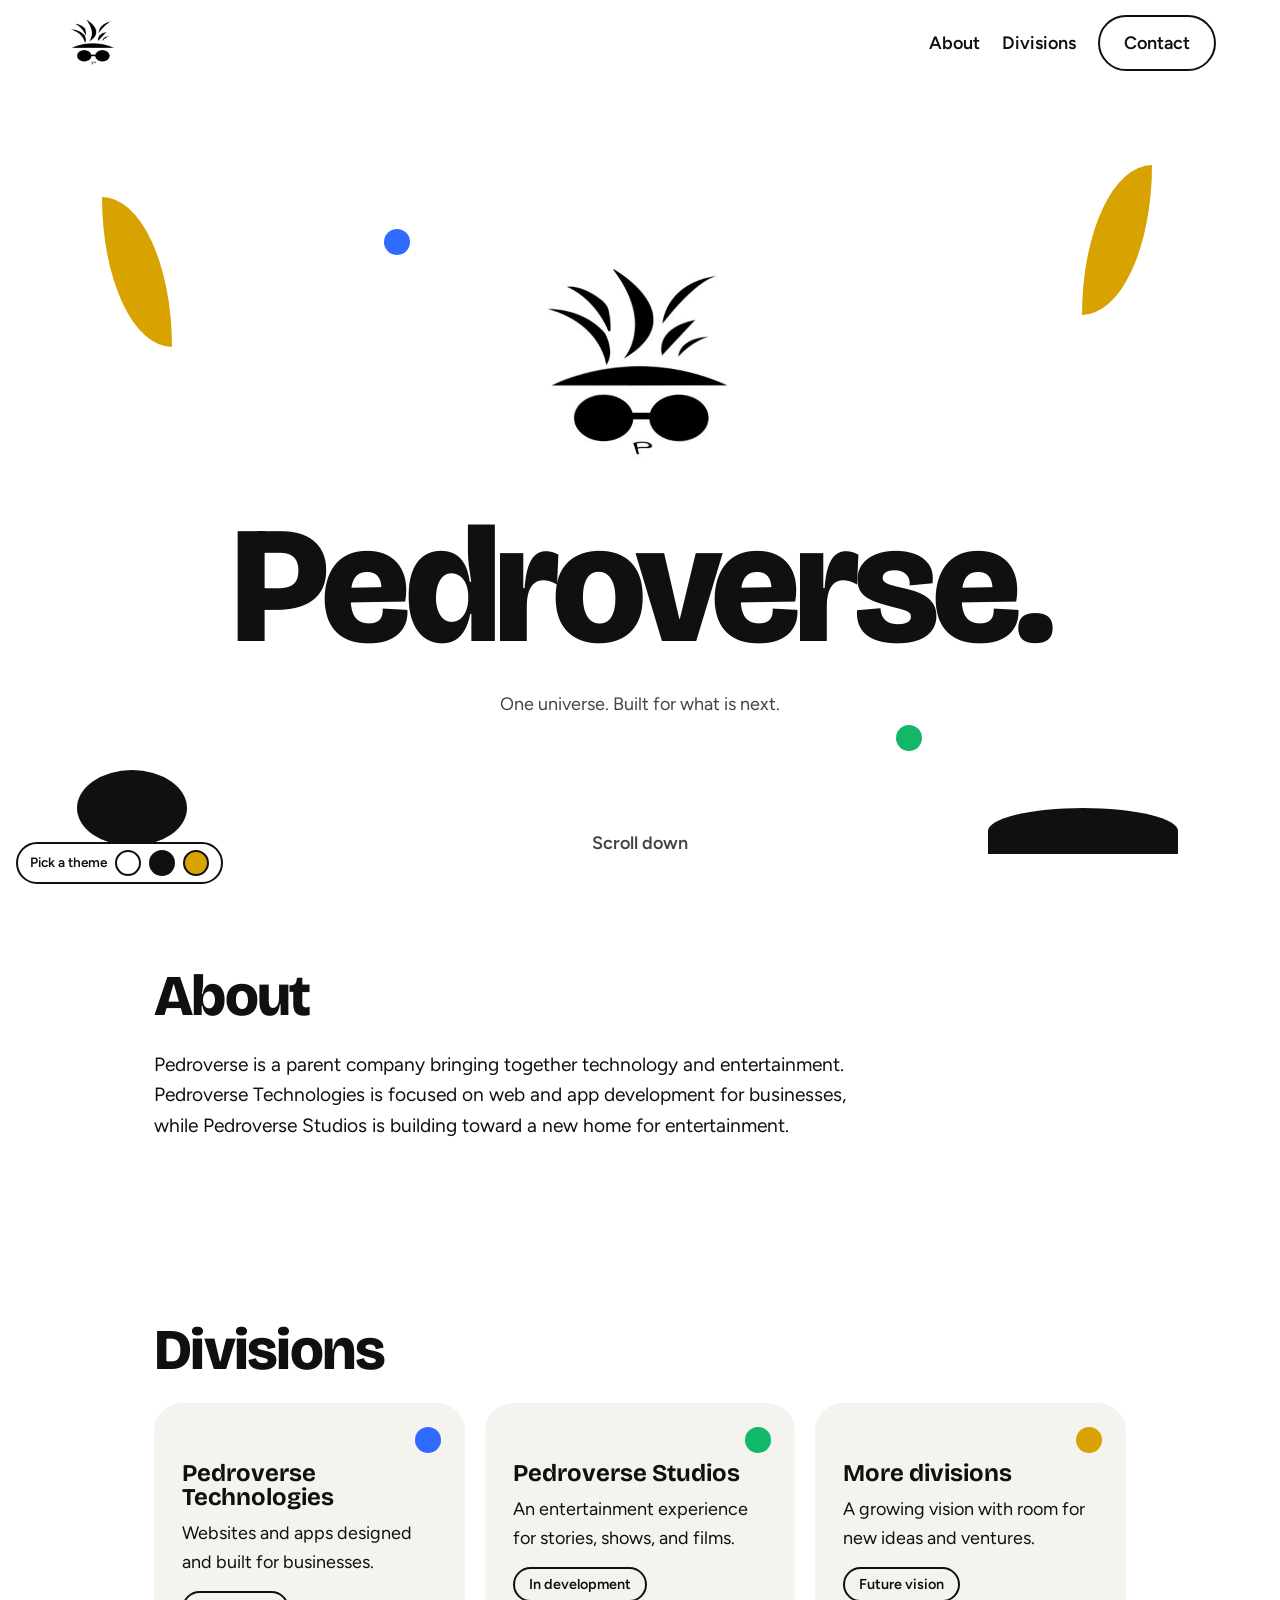
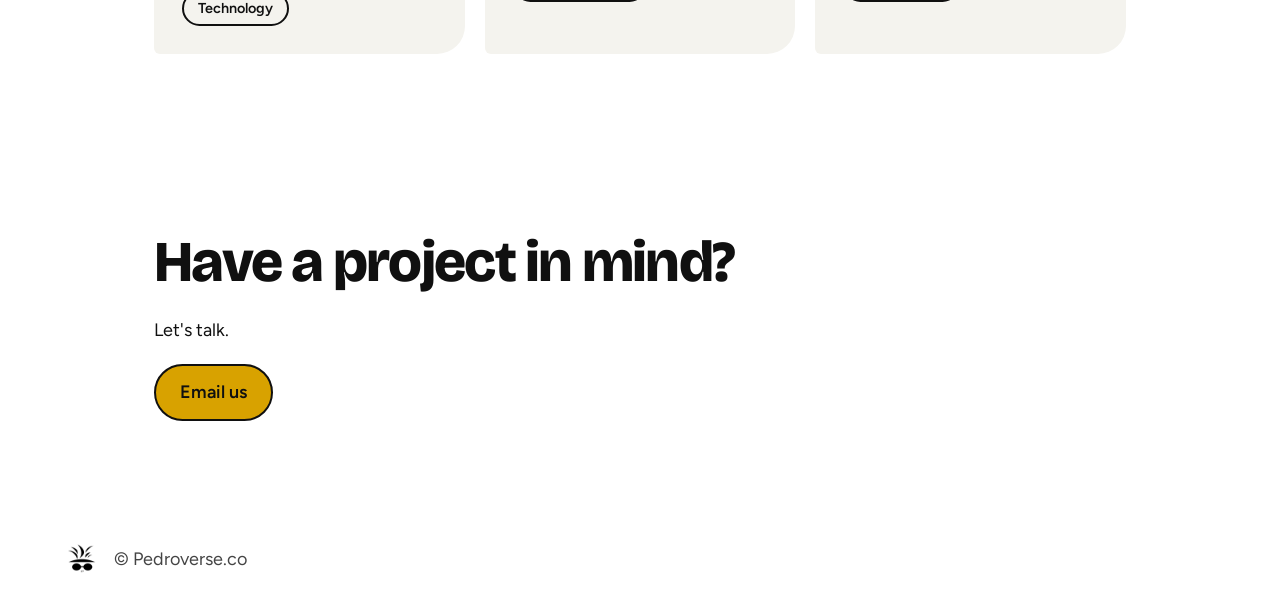
==== index.html @ 38bdb673 "Publish Pedroverse website prototype" ====
<!DOCTYPE html>
<html lang="en"><head><meta charset="utf-8">
<meta name="viewport" content="width=device-width, initial-scale=1">
<title>Pedroverse — Explore what comes next</title>
<link rel="stylesheet" href="https://fonts.googleapis.com/css2?family=Bricolage+Grotesque:wght@500;800&family=Figtree:wght@400;600&display=swap">
<style>
:root{--bg:#FFFFFF;--ink:#101010;--soft:#F4F3EE;--gold:#D8A200;--blue:#2F6BFF;--green:#12B76A;--ink2:#444}
[data-t="dark"]{--bg:#101010;--ink:#FFFFFF;--soft:#1D1D1D;--ink2:#C9C9C9}
[data-t="bold"]{--bg:#D8A200;--ink:#101010;--soft:#F2C230;--ink2:#2A2A2A}
*{box-sizing:border-box;margin:0}
html{scroll-behavior:smooth}
body{background:var(--bg);color:var(--ink);font:400 18px/1.6 Figtree,system-ui,sans-serif;transition:background .3s,color .3s;overflow-x:hidden}
h1,h2,h3{font-family:'Bricolage Grotesque',system-ui,sans-serif;line-height:1}
a{color:inherit}
:focus-visible{outline:3px solid var(--blue);outline-offset:3px}
header{position:sticky;top:0;z-index:5;display:flex;align-items:center;gap:24px;padding:14px 5vw;background:var(--bg)}
.logo{width:58px;height:58px;border-radius:50%;background:#fff;object-fit:cover}
nav{margin-left:auto;display:flex;gap:22px;align-items:center}
nav a{text-decoration:none;font-weight:600}
.btn{display:inline-block;padding:12px 24px;border-radius:99px;font-weight:600;text-decoration:none;border:2px solid var(--ink);transition:transform .15s}
.btn:hover{transform:translateY(-2px)}
.btn.fill{background:var(--gold);color:#101010;border-color:#101010}
.hero{position:relative;min-height:88vh;display:grid;place-content:center;padding:5vw;text-align:center;overflow:hidden}
.hero h1{font-size:clamp(3rem,13vw,11rem);font-weight:800;letter-spacing:-.04em;position:relative;z-index:2}
.hero p{max-width:34ch;margin:20px auto 0;color:var(--ink2);position:relative;z-index:2}
.hint{position:absolute;bottom:20px;left:0;right:0;font-weight:600;color:var(--ink2)}
.sh{position:absolute;z-index:1;animation:fl 7s ease-in-out infinite}
@keyframes fl{50%{transform:translateY(-18px) rotate(var(--r,0deg))}}
.blade{width:70px;height:150px;background:var(--gold);border-radius:0 100% 0 100%;--r:6deg}
.lens{width:110px;height:76px;background:var(--ink);border-radius:50%}
.band{width:190px;height:46px;background:var(--ink);border-radius:100% 100% 0 0/100% 100% 0 0}
.dot{width:26px;height:26px;border-radius:50%}
section{padding:90px 5vw;max-width:1100px;margin:auto}
h2{font-size:clamp(2rem,6vw,3.6rem);font-weight:800;margin-bottom:24px;letter-spacing:-.03em}
.about p{max-width:60ch;font-size:1.2rem}
.cards{display:grid;grid-template-columns:repeat(auto-fit,minmax(250px,1fr));gap:20px}
.card{background:var(--soft);border-radius:28px 28px 28px 6px;padding:28px;min-height:230px;position:relative}
.card h3{font-size:1.5rem;margin:30px 0 10px}
.tag{display:inline-block;margin-top:14px;padding:4px 14px;border-radius:99px;border:2px solid var(--ink);font-size:.9rem;font-weight:600}
.card .dot{position:absolute;top:24px;right:24px}
.contact .row{display:flex;flex-wrap:wrap;gap:14px;margin-top:20px}
footer{padding:30px 5vw;display:flex;align-items:center;gap:14px;color:var(--ink2)}
footer .logo{width:36px;height:36px}
.sw{position:fixed;left:16px;bottom:16px;z-index:9;display:flex;gap:8px;align-items:center;background:var(--bg);border:2px solid var(--ink);border-radius:99px;padding:6px 12px;font-size:.85rem;font-weight:600}
.sw button{width:26px;height:26px;border-radius:50%;border:2px solid var(--ink);cursor:pointer}
@media(max-width:640px){.hint{bottom:72px}nav a:not(.btn){display:none}.sh.hide{display:none}}
@media(prefers-reduced-motion:reduce){.sh{animation:none}html{scroll-behavior:auto}}

.shatter{position:relative;z-index:2;width:min(52vw,240px);aspect-ratio:1;margin:0 auto 18px;mix-blend-mode:multiply}
[data-t="dark"] .shatter{filter:invert(1);mix-blend-mode:screen}
.shard{position:absolute;inset:0;background:var(--logo) center/100% 100% no-repeat;will-change:transform,opacity}
.hero{overflow:visible}
</style></head>
<body data-t="classic">
<header>
<img class="logo" alt="Pedroverse logo" src="logo.jpg">
<nav><a href="#about">About</a><a href="#divisions">Divisions</a><a class="btn" href="#contact">Contact</a></nav>
</header>
<main>
<div class="hero">
<span class="sh blade" style="left:8%;top:14%"></span>
<span class="sh blade" style="right:10%;top:10%;animation-delay:-2s;border-radius:100% 0 100% 0"></span>
<span class="sh lens" style="left:6%;bottom:4%;animation-delay:-3s"></span>
<span class="sh band hide" style="right:8%;bottom:3%;animation-delay:-4s"></span>
<span class="sh dot" style="left:30%;top:18%;background:var(--blue);animation-delay:-1s"></span>
<span class="sh dot hide" style="right:28%;bottom:16%;background:var(--green);animation-delay:-5s"></span>
<div class="shatter" id="sh" role="img" aria-label="Pedroverse logo"></div>
<h1>Pedroverse.</h1>
<p>One universe. Built for what is next.</p>
<div class="hint">Scroll down</div>
</div>
<section id="about" class="about"><h2>About</h2>
<p>Pedroverse is a parent company bringing together technology and entertainment. Pedroverse Technologies is focused on web and app development for businesses, while Pedroverse Studios is building toward a new home for entertainment.</p></section>
<section id="divisions"><h2>Divisions</h2>
<div class="cards">
<div class="card"><span class="dot" style="background:var(--blue)"></span><h3>Pedroverse Technologies</h3><p>Websites and apps designed and built for businesses.</p><span class="tag">Technology</span></div>
<div class="card"><span class="dot" style="background:var(--green)"></span><h3>Pedroverse Studios</h3><p>An entertainment experience for stories, shows, and films.</p><span class="tag">In development</span></div>
<div class="card"><span class="dot" style="background:var(--gold)"></span><h3>More divisions</h3><p>A growing vision with room for new ideas and ventures.</p><span class="tag">Future vision</span></div>
</div></section>
<section id="contact" class="contact"><h2>Have a project in mind?</h2>
<p>Let's talk.</p>
<div class="row"><a class="btn fill" href="mailto:pedroversewc@gmail.com">Email us</a></div></section>
</main>
<footer><img class="logo" alt="" src="logo.jpg"><span>&copy; Pedroverse.co</span></footer>
<div class="sw" role="group" aria-label="Color theme"><span>Pick a theme</span>
<button aria-label="Classic theme" style="background:#fff" data-s="classic"></button>
<button aria-label="Dark theme" style="background:#101010" data-s="dark"></button>
<button aria-label="Bold theme" style="background:#D8A200" data-s="bold"></button></div>
<script>
const b=document.body;
function set(t){b.dataset.t=t;try{localStorage.setItem('pv-theme',t)}catch(e){}}
try{const s=localStorage.getItem('pv-theme');if(s)b.dataset.t=s}catch(e){}
document.querySelectorAll('[data-s]').forEach(x=>x.onclick=()=>set(x.dataset.s));

(function(){
const logo=document.querySelector('header .logo').src;
document.documentElement.style.setProperty('--logo','url("'+logo+'")');
const box=document.getElementById('sh'),N=6;let s=7;
const rnd=()=>(s=(s*16807)%2147483647)/2147483647;
const V=[];for(let r=0;r<=N;r++){V[r]=[];for(let c=0;c<=N;c++){const edge=r==0||c==0||r==N||c==N;
V[r][c]=[c/N*100+(edge?0:(rnd()-.5)*9),r/N*100+(edge?0:(rnd()-.5)*9)]}}
const sh=[];
function tri(p){const d=document.createElement('div');d.className='shard';{const gx=(p[0][0]+p[1][0]+p[2][0])/3,gy=(p[0][1]+p[1][1]+p[2][1])/3;p=p.map(q=>[gx+(q[0]-gx)*1.06,gy+(q[1]-gy)*1.06])}
d.style.clipPath='polygon('+p.map(q=>q[0].toFixed(1)+'% '+q[1].toFixed(1)+'%').join(',')+')';
const cx=(p[0][0]+p[1][0]+p[2][0])/3,cy=(p[0][1]+p[1][1]+p[2][1])/3;
d.style.transformOrigin=cx+'% '+cy+'%';
const a=Math.atan2(cy-50,cx-50)+(rnd()-.5)*.8;
sh.push({d,dx:Math.cos(a),dy:Math.sin(a),k:.7+rnd()*1.1,rot:(rnd()-.5)*540,fall:80+rnd()*220});box.appendChild(d)}
for(let r=0;r<N;r++)for(let c=0;c<N;c++){const a=V[r][c],b=V[r][c+1],e=V[r+1][c],f=V[r+1][c+1];
if(rnd()>.5){tri([a,b,f]);tri([a,f,e])}else{tri([a,b,e]);tri([b,f,e])}}
const calm=matchMedia('(prefers-reduced-motion:reduce)').matches;let tick=false;
function draw(){tick=false;const p=calm?0:Math.min(1,Math.max(0,scrollY/(innerHeight*.5)));
const W=box.offsetWidth;
sh.forEach(o=>{const m=p*W*1.3*o.k;
o.d.style.transform='translate('+(o.dx*m).toFixed(1)+'px,'+(o.dy*m+o.fall*p*p).toFixed(1)+'px) rotate('+(o.rot*p).toFixed(1)+'deg)';
o.d.style.opacity=Math.max(0,1-Math.max(0,p-.55)/.45)})}
addEventListener('scroll',()=>{if(!tick){tick=true;requestAnimationFrame(draw)}},{passive:true});
addEventListener('resize',draw);draw();
})();
</script>
</body></html>
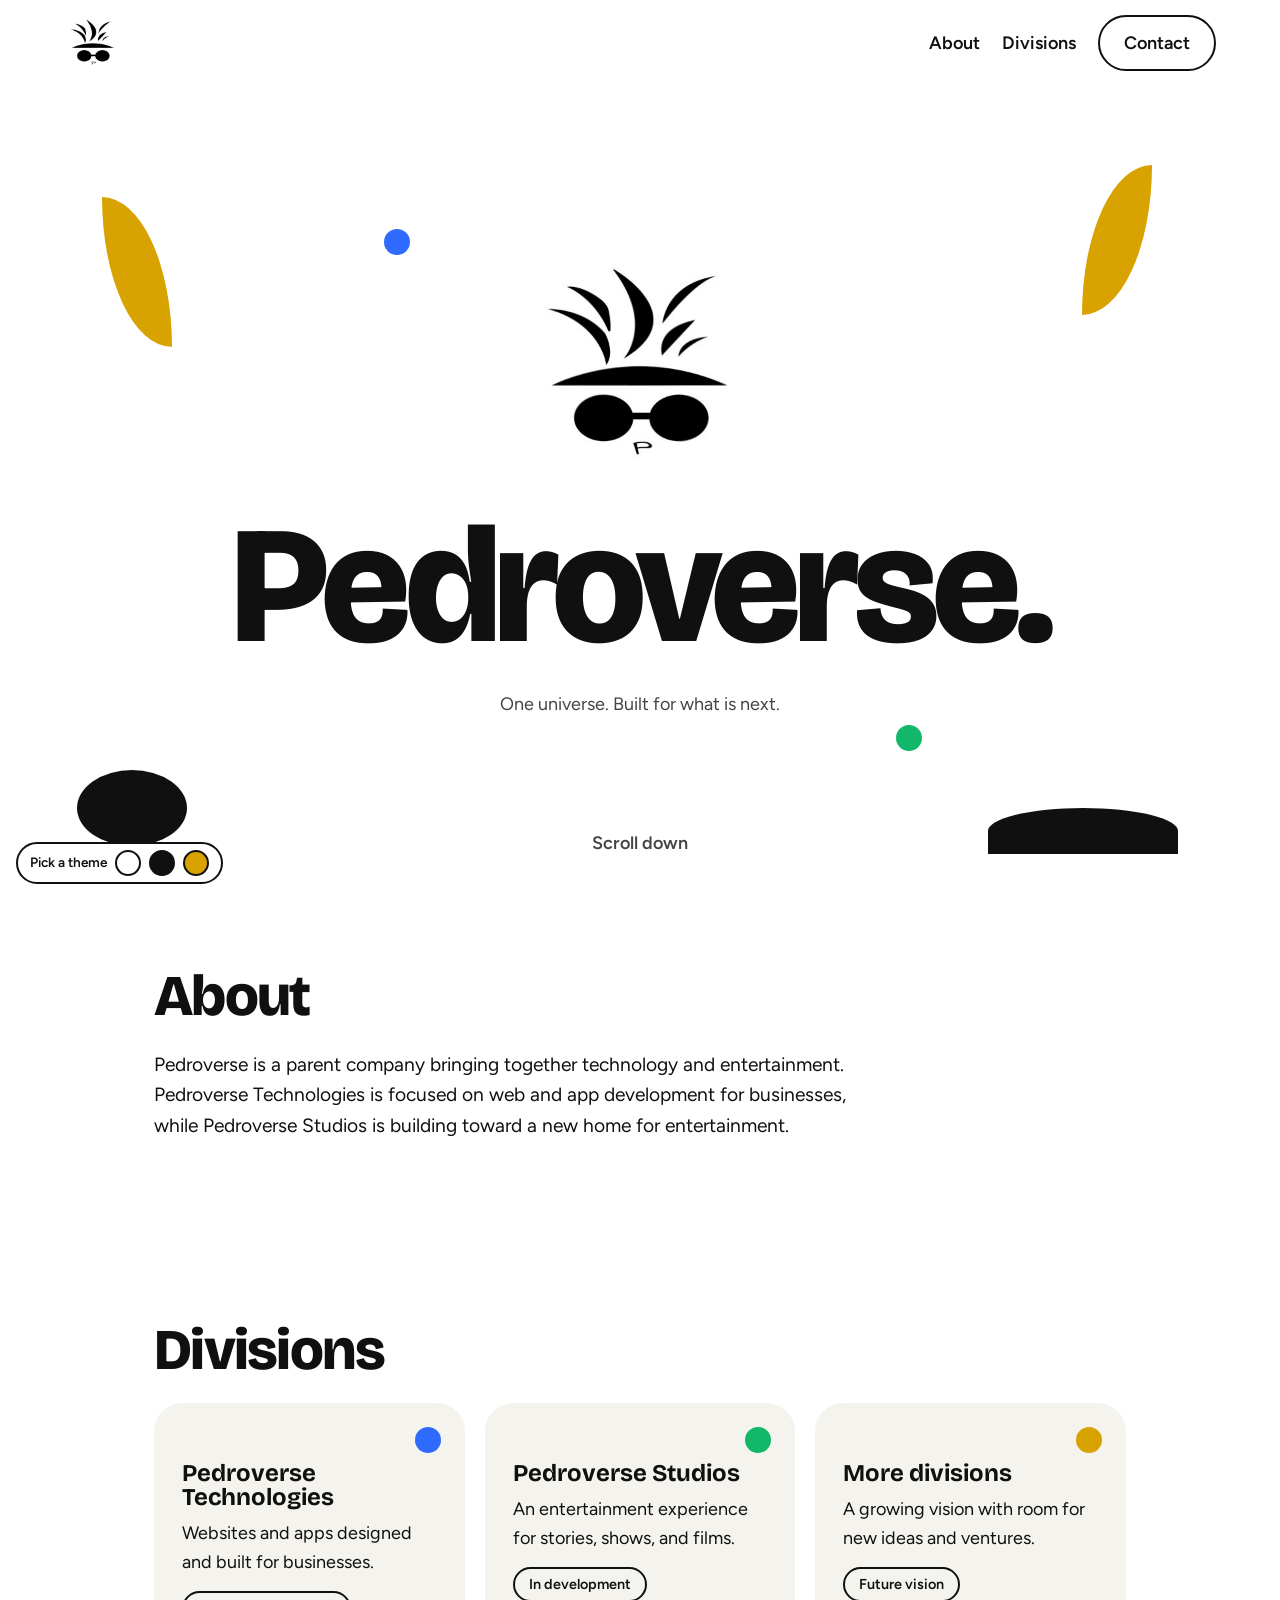
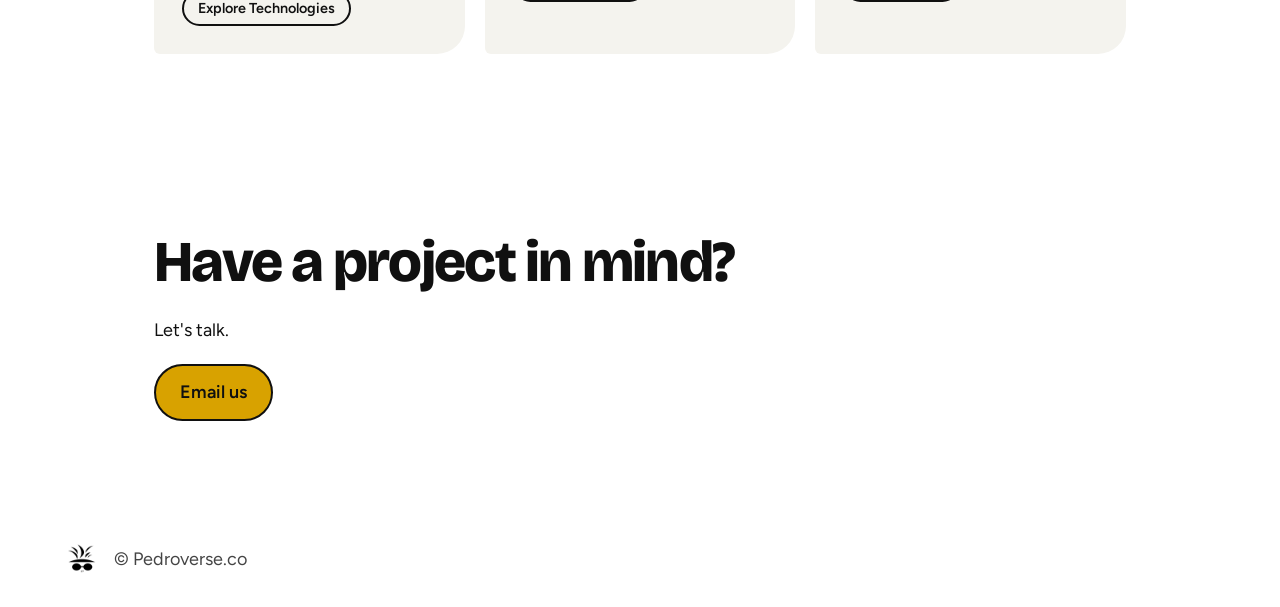
==== commit 8df22b37: "Link Pedroverse Technologies to its own page" ====
--- a/index.html
+++ b/index.html
@@ -35,7 +35,7 @@
 .about p{max-width:60ch;font-size:1.2rem}
 .cards{display:grid;grid-template-columns:repeat(auto-fit,minmax(250px,1fr));gap:20px}
 .card{background:var(--soft);border-radius:28px 28px 28px 6px;padding:28px;min-height:230px;position:relative}
-.card h3{font-size:1.5rem;margin:30px 0 10px}
+.card-link{text-decoration:none;display:block}.card-link:hover{transform:translateY(-3px)}.card h3{font-size:1.5rem;margin:30px 0 10px}
 .tag{display:inline-block;margin-top:14px;padding:4px 14px;border-radius:99px;border:2px solid var(--ink);font-size:.9rem;font-weight:600}
 .card .dot{position:absolute;top:24px;right:24px}
 .contact .row{display:flex;flex-wrap:wrap;gap:14px;margin-top:20px}
@@ -73,7 +73,7 @@
 <p>Pedroverse is a parent company bringing together technology and entertainment. Pedroverse Technologies is focused on web and app development for businesses, while Pedroverse Studios is building toward a new home for entertainment.</p></section>
 <section id="divisions"><h2>Divisions</h2>
 <div class="cards">
-<div class="card"><span class="dot" style="background:var(--blue)"></span><h3>Pedroverse Technologies</h3><p>Websites and apps designed and built for businesses.</p><span class="tag">Technology</span></div>
+<a class="card card-link" href="technologies/"><span class="dot" style="background:var(--blue)"></span><h3>Pedroverse Technologies</h3><p>Websites and apps designed and built for businesses.</p><span class="tag">Explore Technologies</span></a>
 <div class="card"><span class="dot" style="background:var(--green)"></span><h3>Pedroverse Studios</h3><p>An entertainment experience for stories, shows, and films.</p><span class="tag">In development</span></div>
 <div class="card"><span class="dot" style="background:var(--gold)"></span><h3>More divisions</h3><p>A growing vision with room for new ideas and ventures.</p><span class="tag">Future vision</span></div>
 </div></section>
@@ -118,4 +118,4 @@
 addEventListener('resize',draw);draw();
 })();
 </script>
-</body></html>+</body></html>
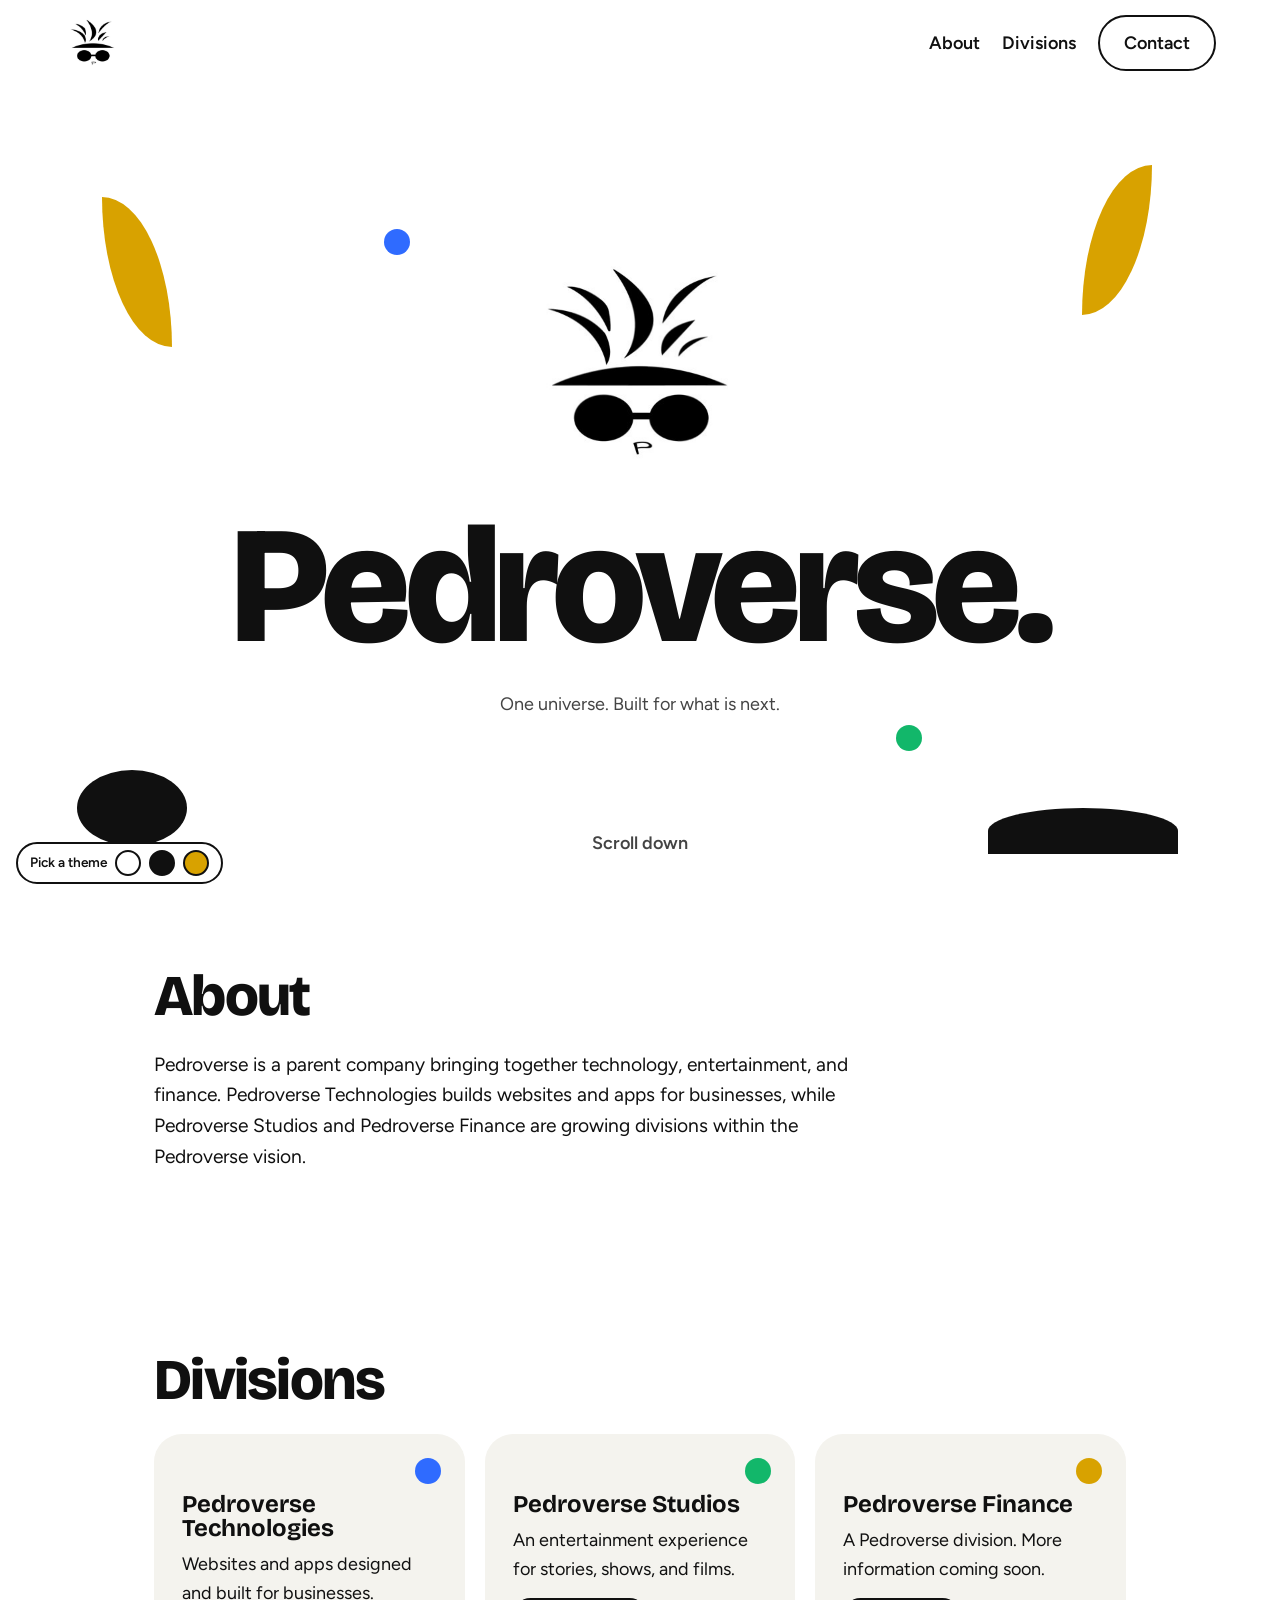
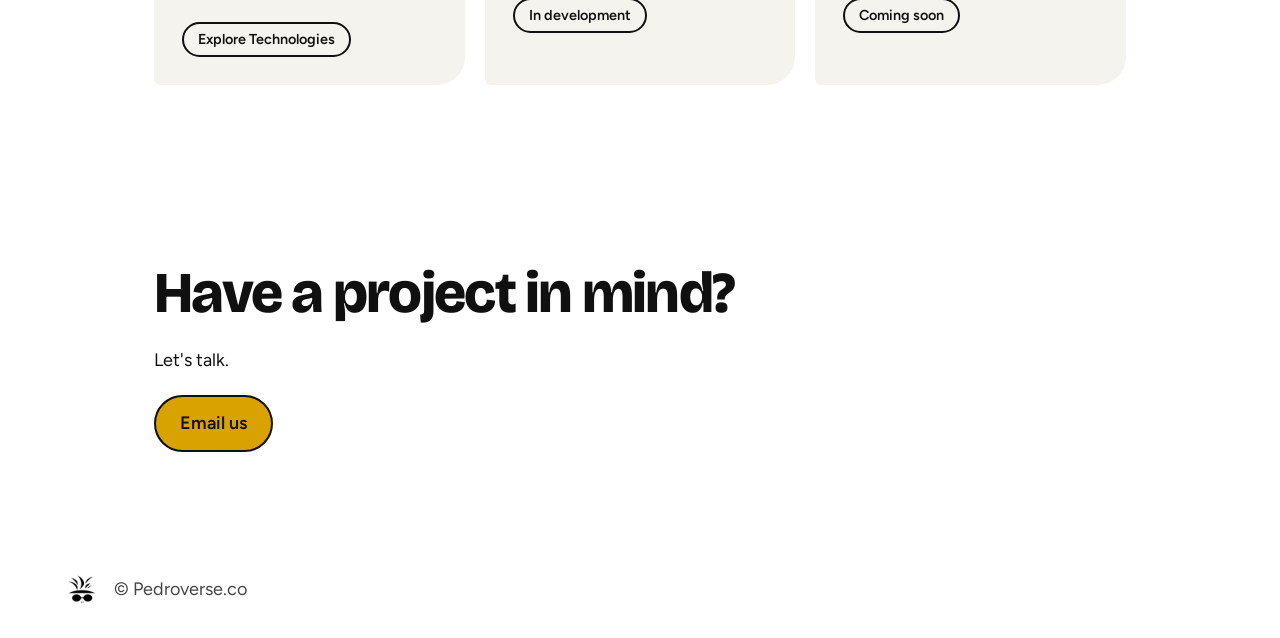
==== commit 1f1f3a2b: "Add Pedroverse Studios and Finance divisions" ====
--- a/index.html
+++ b/index.html
@@ -70,12 +70,12 @@
 <div class="hint">Scroll down</div>
 </div>
 <section id="about" class="about"><h2>About</h2>
-<p>Pedroverse is a parent company bringing together technology and entertainment. Pedroverse Technologies is focused on web and app development for businesses, while Pedroverse Studios is building toward a new home for entertainment.</p></section>
+<p>Pedroverse is a parent company bringing together technology, entertainment, and finance. Pedroverse Technologies builds websites and apps for businesses, while Pedroverse Studios and Pedroverse Finance are growing divisions within the Pedroverse vision.</p></section>
 <section id="divisions"><h2>Divisions</h2>
 <div class="cards">
 <a class="card card-link" href="technologies/"><span class="dot" style="background:var(--blue)"></span><h3>Pedroverse Technologies</h3><p>Websites and apps designed and built for businesses.</p><span class="tag">Explore Technologies</span></a>
 <div class="card"><span class="dot" style="background:var(--green)"></span><h3>Pedroverse Studios</h3><p>An entertainment experience for stories, shows, and films.</p><span class="tag">In development</span></div>
-<div class="card"><span class="dot" style="background:var(--gold)"></span><h3>More divisions</h3><p>A growing vision with room for new ideas and ventures.</p><span class="tag">Future vision</span></div>
+<div class="card"><span class="dot" style="background:var(--gold)"></span><h3>Pedroverse Finance</h3><p>A Pedroverse division. More information coming soon.</p><span class="tag">Coming soon</span></div>
 </div></section>
 <section id="contact" class="contact"><h2>Have a project in mind?</h2>
 <p>Let's talk.</p>
@@ -119,3 +119,5 @@
 })();
 </script>
 </body></html>
+
+
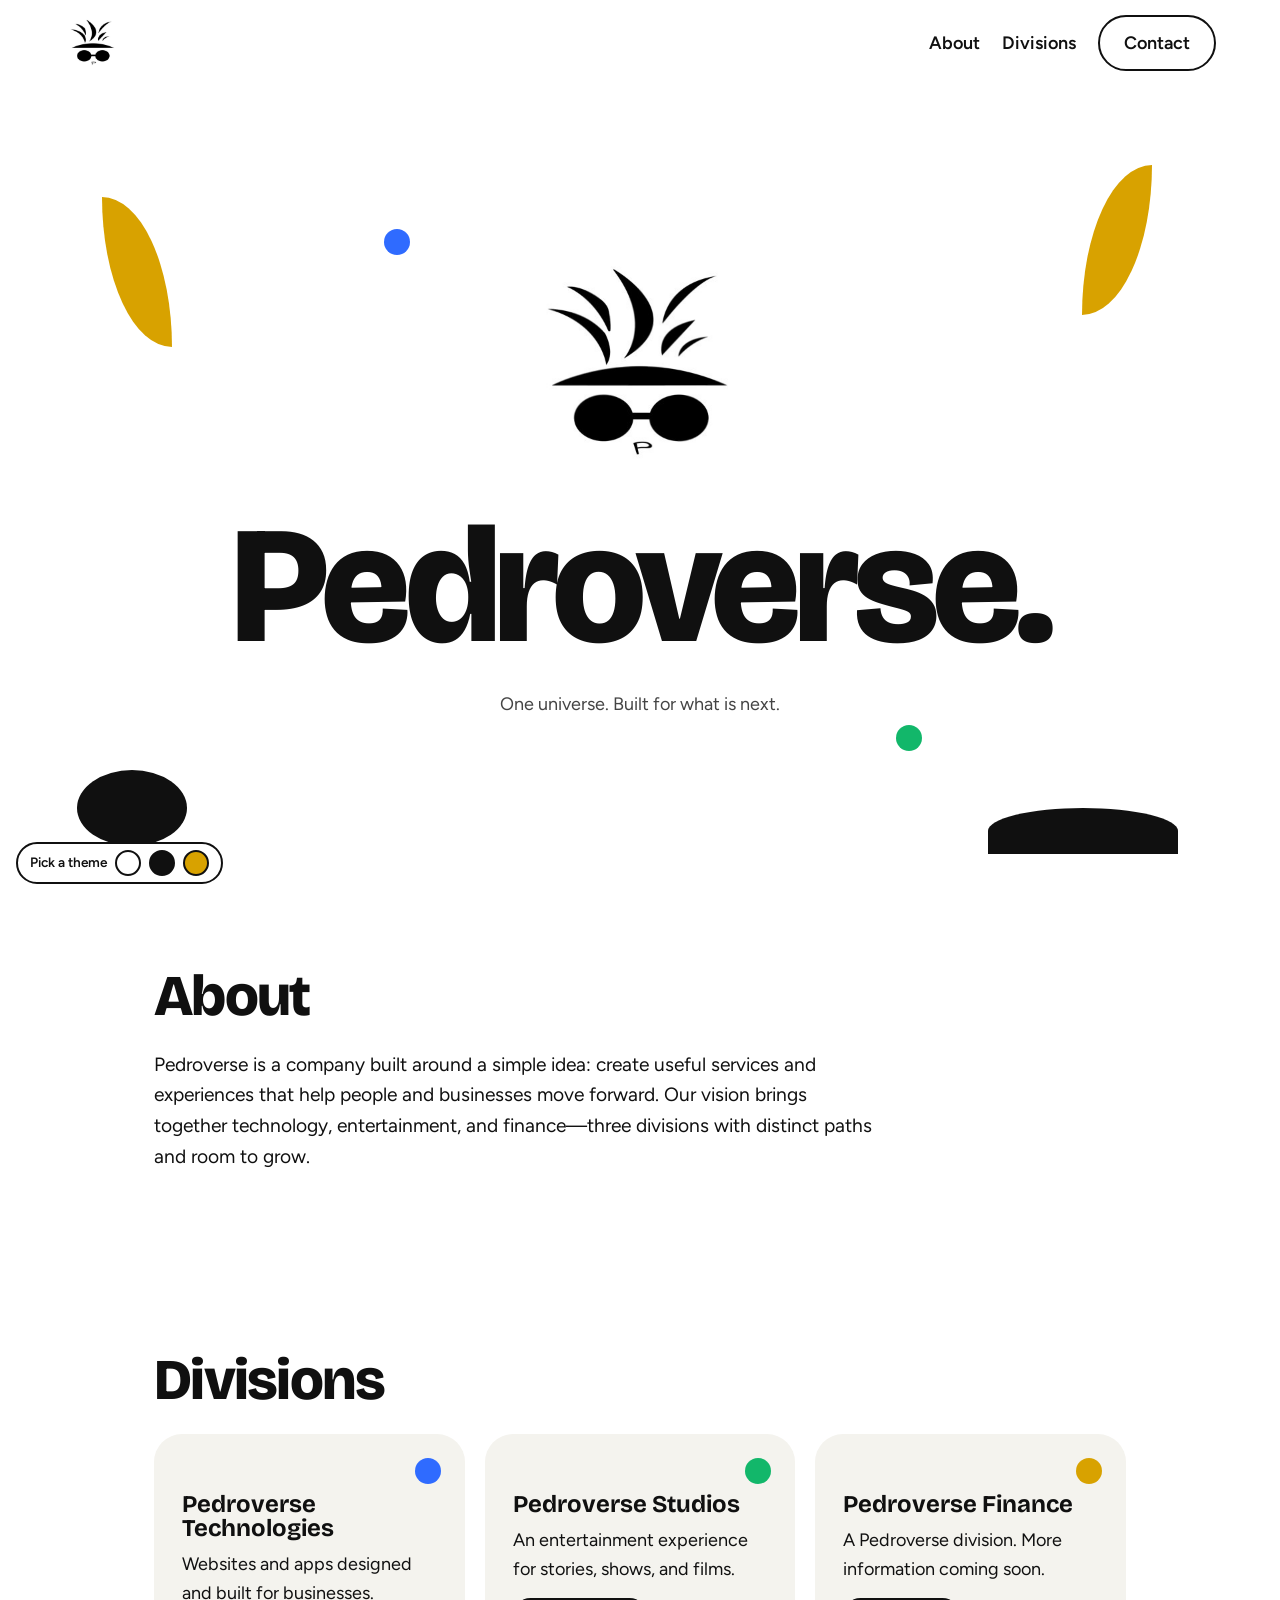
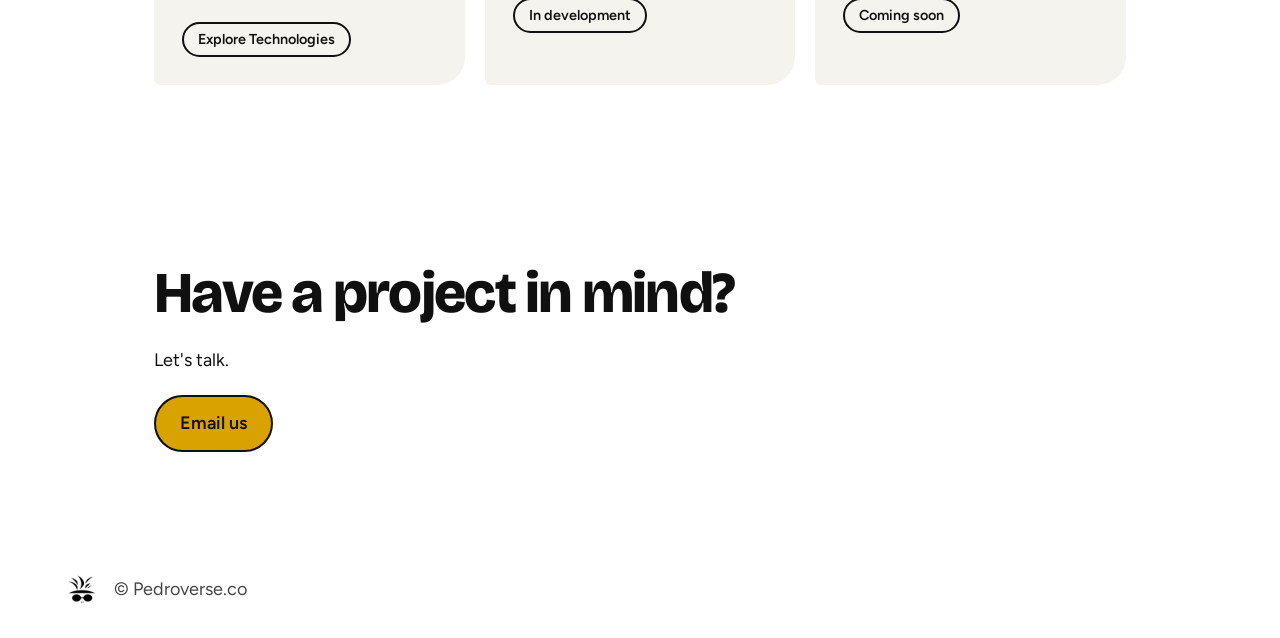
==== commit a5701bba: "Remove scroll prompt and revise About section" ====
--- a/index.html
+++ b/index.html
@@ -23,7 +23,7 @@
 .hero{position:relative;min-height:88vh;display:grid;place-content:center;padding:5vw;text-align:center;overflow:hidden}
 .hero h1{font-size:clamp(3rem,13vw,11rem);font-weight:800;letter-spacing:-.04em;position:relative;z-index:2}
 .hero p{max-width:34ch;margin:20px auto 0;color:var(--ink2);position:relative;z-index:2}
-.hint{position:absolute;bottom:20px;left:0;right:0;font-weight:600;color:var(--ink2)}
+
 .sh{position:absolute;z-index:1;animation:fl 7s ease-in-out infinite}
 @keyframes fl{50%{transform:translateY(-18px) rotate(var(--r,0deg))}}
 .blade{width:70px;height:150px;background:var(--gold);border-radius:0 100% 0 100%;--r:6deg}
@@ -43,7 +43,7 @@
 footer .logo{width:36px;height:36px}
 .sw{position:fixed;left:16px;bottom:16px;z-index:9;display:flex;gap:8px;align-items:center;background:var(--bg);border:2px solid var(--ink);border-radius:99px;padding:6px 12px;font-size:.85rem;font-weight:600}
 .sw button{width:26px;height:26px;border-radius:50%;border:2px solid var(--ink);cursor:pointer}
-@media(max-width:640px){.hint{bottom:72px}nav a:not(.btn){display:none}.sh.hide{display:none}}
+@media(max-width:640px){nav a:not(.btn){display:none}.sh.hide{display:none}}
 @media(prefers-reduced-motion:reduce){.sh{animation:none}html{scroll-behavior:auto}}
 
 .shatter{position:relative;z-index:2;width:min(52vw,240px);aspect-ratio:1;margin:0 auto 18px;mix-blend-mode:multiply}
@@ -67,10 +67,10 @@
 <div class="shatter" id="sh" role="img" aria-label="Pedroverse logo"></div>
 <h1>Pedroverse.</h1>
 <p>One universe. Built for what is next.</p>
-<div class="hint">Scroll down</div>
+
 </div>
 <section id="about" class="about"><h2>About</h2>
-<p>Pedroverse is a parent company bringing together technology, entertainment, and finance. Pedroverse Technologies builds websites and apps for businesses, while Pedroverse Studios and Pedroverse Finance are growing divisions within the Pedroverse vision.</p></section>
+<p>Pedroverse is a company built around a simple idea: create useful services and experiences that help people and businesses move forward. Our vision brings together technology, entertainment, and finance—three divisions with distinct paths and room to grow.</p></section>
 <section id="divisions"><h2>Divisions</h2>
 <div class="cards">
 <a class="card card-link" href="technologies/"><span class="dot" style="background:var(--blue)"></span><h3>Pedroverse Technologies</h3><p>Websites and apps designed and built for businesses.</p><span class="tag">Explore Technologies</span></a>
@@ -121,3 +121,4 @@
 </body></html>
 
 
+
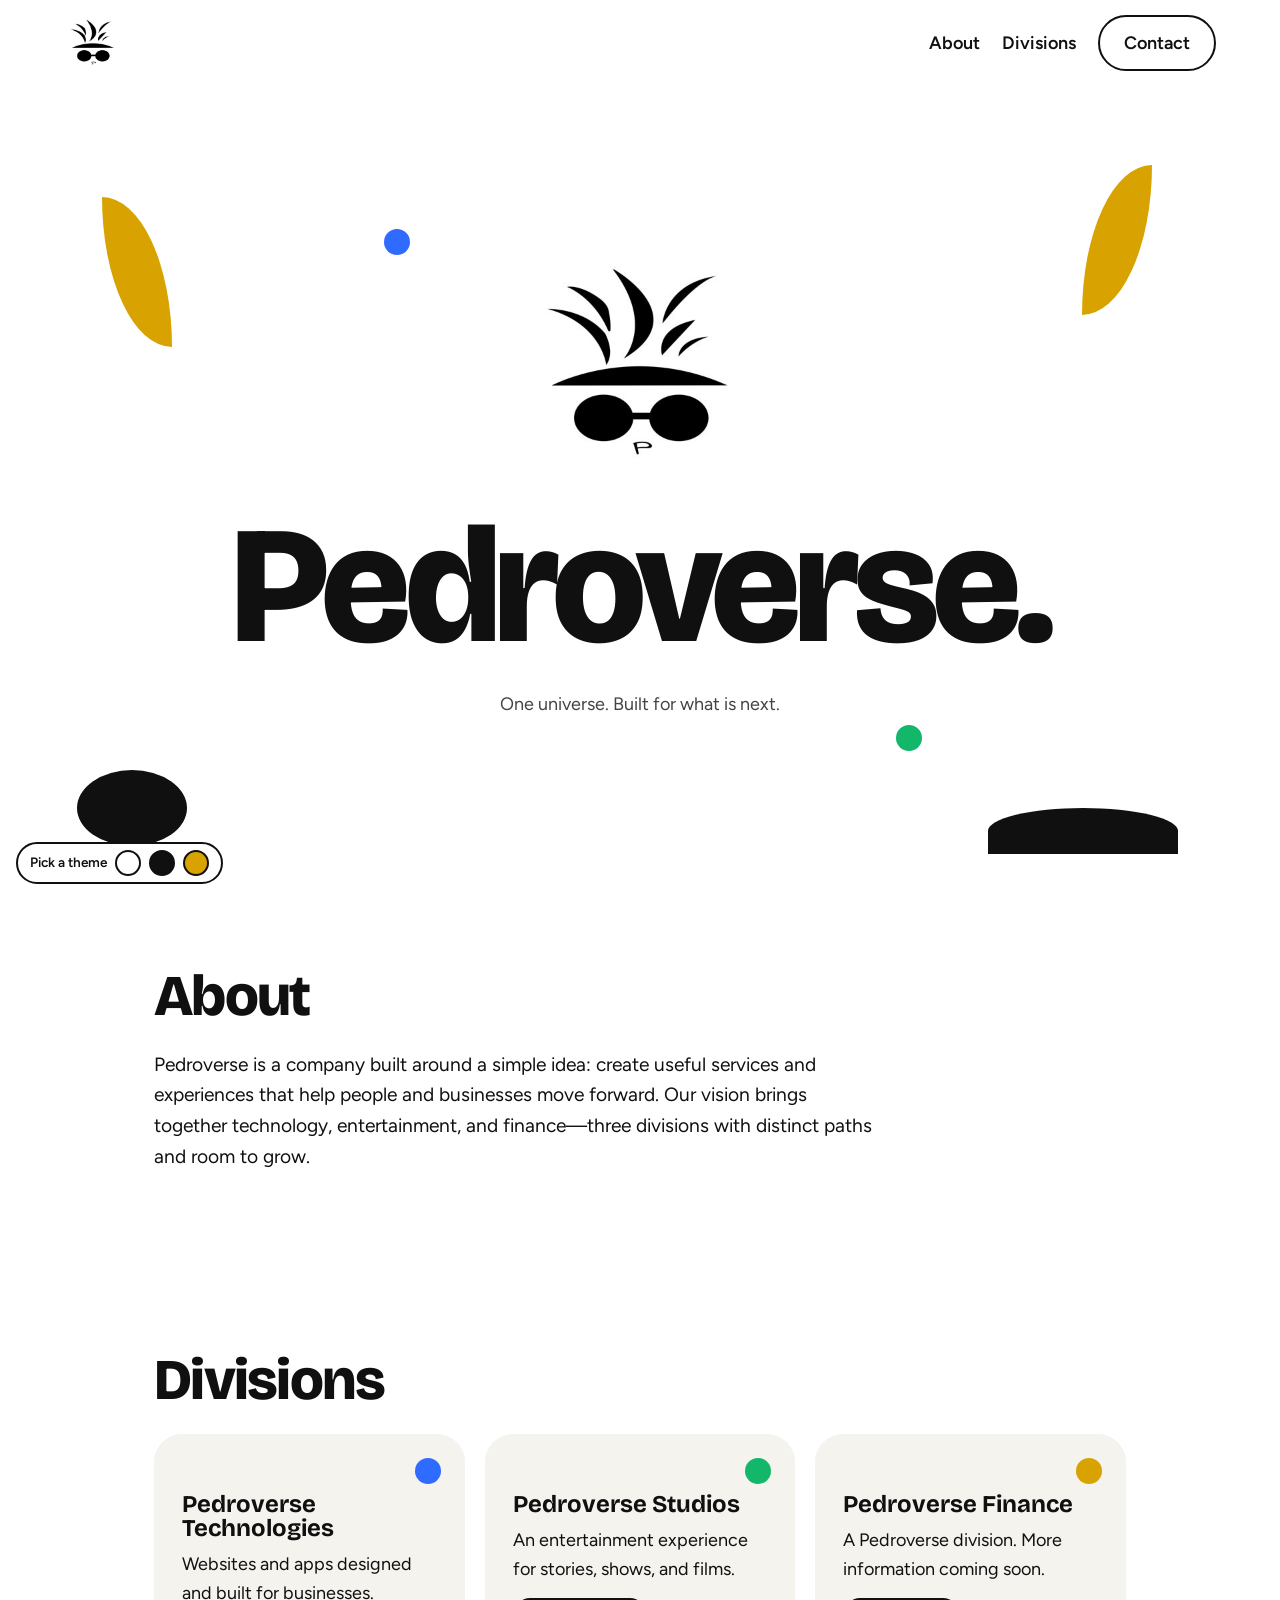
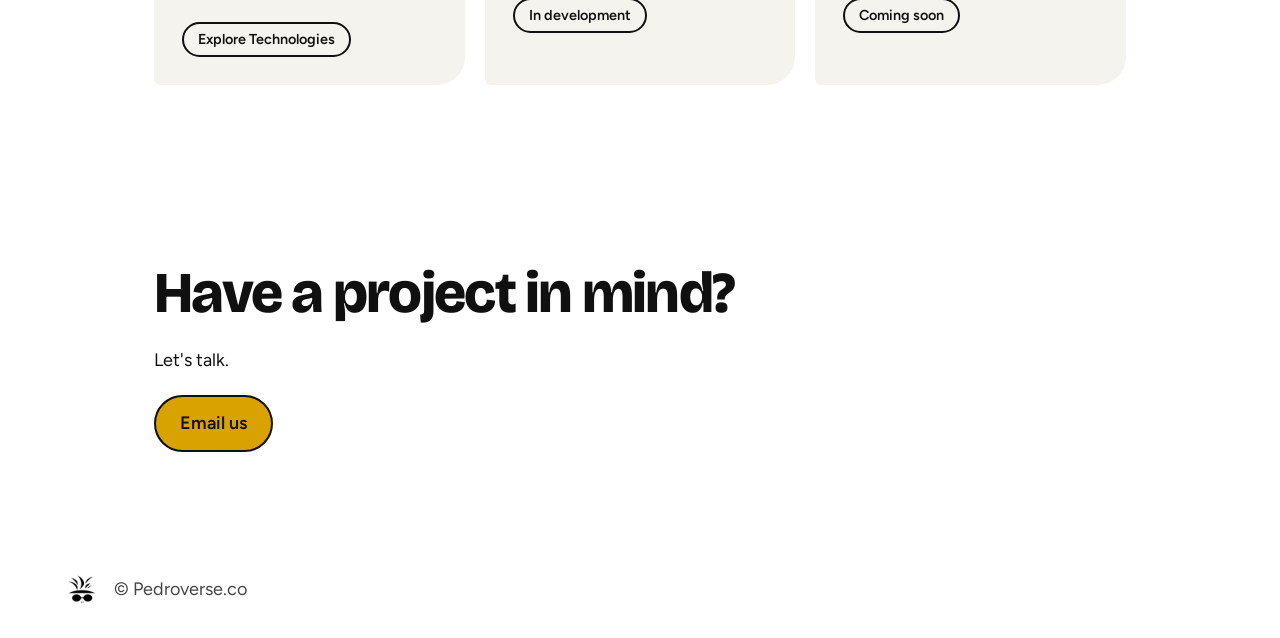
==== commit 7ac7c8ba: "Cycle hero logo variations on main page" ====
--- a/index.html
+++ b/index.html
@@ -46,10 +46,9 @@
 @media(max-width:640px){nav a:not(.btn){display:none}.sh.hide{display:none}}
 @media(prefers-reduced-motion:reduce){.sh{animation:none}html{scroll-behavior:auto}}
 
-.shatter{position:relative;z-index:2;width:min(52vw,240px);aspect-ratio:1;margin:0 auto 18px;mix-blend-mode:multiply}
-[data-t="dark"] .shatter{filter:invert(1);mix-blend-mode:screen}
-.shard{position:absolute;inset:0;background:var(--logo) center/100% 100% no-repeat;will-change:transform,opacity}
-.hero{overflow:visible}
+.hero-logo{position:relative;z-index:2;display:block;width:min(52vw,240px);aspect-ratio:1;margin:0 auto 18px;object-fit:contain;mix-blend-mode:multiply;transition:opacity .4s ease,transform .4s ease}
+[data-t="dark"] .hero-logo{filter:invert(1);mix-blend-mode:screen}
+.hero-logo.changing{opacity:.08;transform:scale(.96)}
 </style></head>
 <body data-t="classic">
 <header>
@@ -64,7 +63,7 @@
 <span class="sh band hide" style="right:8%;bottom:3%;animation-delay:-4s"></span>
 <span class="sh dot" style="left:30%;top:18%;background:var(--blue);animation-delay:-1s"></span>
 <span class="sh dot hide" style="right:28%;bottom:16%;background:var(--green);animation-delay:-5s"></span>
-<div class="shatter" id="sh" role="img" aria-label="Pedroverse logo"></div>
+<img class="hero-logo" id="hero-logo" src="logo.jpg" alt="Pedroverse logo">
 <h1>Pedroverse.</h1>
 <p>One universe. Built for what is next.</p>
 
@@ -92,31 +91,24 @@
 try{const s=localStorage.getItem('pv-theme');if(s)b.dataset.t=s}catch(e){}
 document.querySelectorAll('[data-s]').forEach(x=>x.onclick=()=>set(x.dataset.s));
 
-(function(){
-const logo=document.querySelector('header .logo').src;
-document.documentElement.style.setProperty('--logo','url("'+logo+'")');
-const box=document.getElementById('sh'),N=6;let s=7;
-const rnd=()=>(s=(s*16807)%2147483647)/2147483647;
-const V=[];for(let r=0;r<=N;r++){V[r]=[];for(let c=0;c<=N;c++){const edge=r==0||c==0||r==N||c==N;
-V[r][c]=[c/N*100+(edge?0:(rnd()-.5)*9),r/N*100+(edge?0:(rnd()-.5)*9)]}}
-const sh=[];
-function tri(p){const d=document.createElement('div');d.className='shard';{const gx=(p[0][0]+p[1][0]+p[2][0])/3,gy=(p[0][1]+p[1][1]+p[2][1])/3;p=p.map(q=>[gx+(q[0]-gx)*1.06,gy+(q[1]-gy)*1.06])}
-d.style.clipPath='polygon('+p.map(q=>q[0].toFixed(1)+'% '+q[1].toFixed(1)+'%').join(',')+')';
-const cx=(p[0][0]+p[1][0]+p[2][0])/3,cy=(p[0][1]+p[1][1]+p[2][1])/3;
-d.style.transformOrigin=cx+'% '+cy+'%';
-const a=Math.atan2(cy-50,cx-50)+(rnd()-.5)*.8;
-sh.push({d,dx:Math.cos(a),dy:Math.sin(a),k:.7+rnd()*1.1,rot:(rnd()-.5)*540,fall:80+rnd()*220});box.appendChild(d)}
-for(let r=0;r<N;r++)for(let c=0;c<N;c++){const a=V[r][c],b=V[r][c+1],e=V[r+1][c],f=V[r+1][c+1];
-if(rnd()>.5){tri([a,b,f]);tri([a,f,e])}else{tri([a,b,e]);tri([b,f,e])}}
-const calm=matchMedia('(prefers-reduced-motion:reduce)').matches;let tick=false;
-function draw(){tick=false;const p=calm?0:Math.min(1,Math.max(0,scrollY/(innerHeight*.5)));
-const W=box.offsetWidth;
-sh.forEach(o=>{const m=p*W*1.3*o.k;
-o.d.style.transform='translate('+(o.dx*m).toFixed(1)+'px,'+(o.dy*m+o.fall*p*p).toFixed(1)+'px) rotate('+(o.rot*p).toFixed(1)+'deg)';
-o.d.style.opacity=Math.max(0,1-Math.max(0,p-.55)/.45)})}
-addEventListener('scroll',()=>{if(!tick){tick=true;requestAnimationFrame(draw)}},{passive:true});
-addEventListener('resize',draw);draw();
-})();
+const logoVersions=[
+  {name:'Pedroverse',src:'logo.jpg'},
+  {name:'PedroCryto 01',src:'assets/logos/pedrocryto-01.jpg'},
+  {name:'PedroCryto 02',src:'assets/logos/pedrocryto-02.jpg'},
+  {name:'PedroCryto 0Z',src:'assets/logos/pedrocryto-0z.jpg'},
+  {name:'PedroCryto 03',src:'assets/logos/pedrocryto-03.jpg'}
+];
+const heroLogo=document.getElementById('hero-logo');let logoIndex=0;
+window.setInterval(()=>{
+  if(document.hidden)return;
+  heroLogo.classList.add('changing');
+  window.setTimeout(()=>{
+    logoIndex=(logoIndex+1)%logoVersions.length;
+    heroLogo.src=logoVersions[logoIndex].src;
+    heroLogo.alt=logoVersions[logoIndex].name+' logo';
+    heroLogo.classList.remove('changing');
+  },400);
+},5000);
 </script>
 </body></html>
 
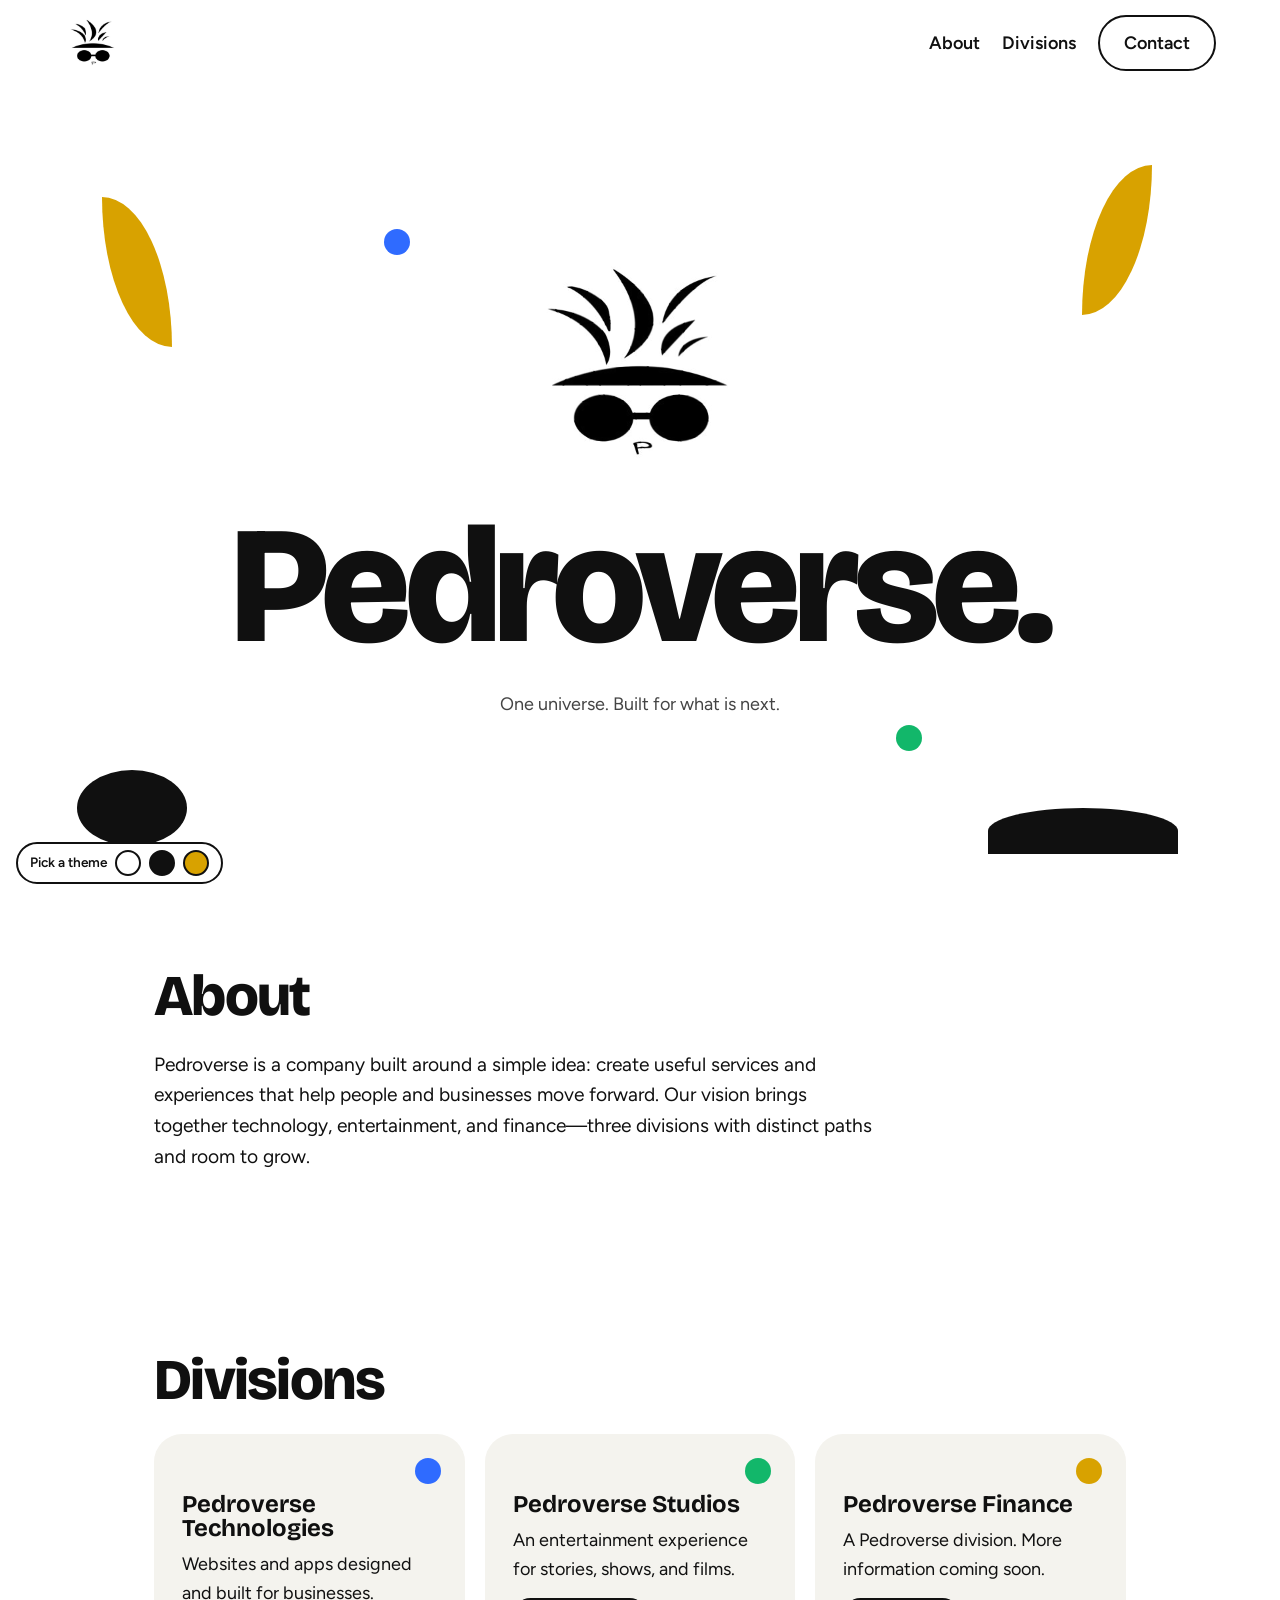
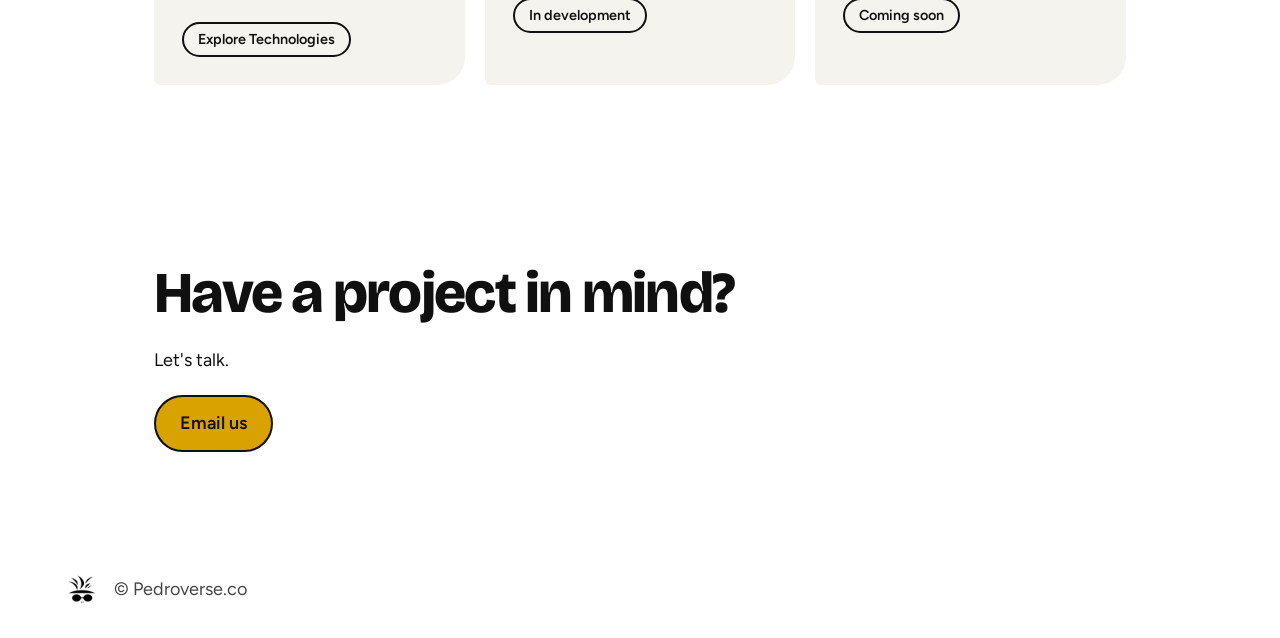
==== commit b858f026: "Restore logo shatter effect with cycling marks" ====
--- a/index.html
+++ b/index.html
@@ -46,9 +46,10 @@
 @media(max-width:640px){nav a:not(.btn){display:none}.sh.hide{display:none}}
 @media(prefers-reduced-motion:reduce){.sh{animation:none}html{scroll-behavior:auto}}
 
-.hero-logo{position:relative;z-index:2;display:block;width:min(52vw,240px);aspect-ratio:1;margin:0 auto 18px;object-fit:contain;mix-blend-mode:multiply;transition:opacity .4s ease,transform .4s ease}
-[data-t="dark"] .hero-logo{filter:invert(1);mix-blend-mode:screen}
-.hero-logo.changing{opacity:.08;transform:scale(.96)}
+.shatter{position:relative;z-index:2;width:min(52vw,240px);aspect-ratio:1;margin:0 auto 18px;}
+[data-t="dark"] .shatter{filter:invert(1)}
+.shard{position:absolute;inset:0;background:var(--logo) center/100% 100% no-repeat;will-change:transform,opacity}
+.hero{overflow:visible}
 </style></head>
 <body data-t="classic">
 <header>
@@ -63,7 +64,7 @@
 <span class="sh band hide" style="right:8%;bottom:3%;animation-delay:-4s"></span>
 <span class="sh dot" style="left:30%;top:18%;background:var(--blue);animation-delay:-1s"></span>
 <span class="sh dot hide" style="right:28%;bottom:16%;background:var(--green);animation-delay:-5s"></span>
-<img class="hero-logo" id="hero-logo" src="logo.jpg" alt="Pedroverse logo">
+<div class="shatter" id="sh" role="img" aria-label="Pedroverse logo"></div>
 <h1>Pedroverse.</h1>
 <p>One universe. Built for what is next.</p>
 
@@ -92,23 +93,27 @@
 document.querySelectorAll('[data-s]').forEach(x=>x.onclick=()=>set(x.dataset.s));
 
 const logoVersions=[
-  {name:'Pedroverse',src:'logo.jpg'},
-  {name:'PedroCryto 01',src:'assets/logos/pedrocryto-01.jpg'},
-  {name:'PedroCryto 02',src:'assets/logos/pedrocryto-02.jpg'},
-  {name:'PedroCryto 0Z',src:'assets/logos/pedrocryto-0z.jpg'},
-  {name:'PedroCryto 03',src:'assets/logos/pedrocryto-03.jpg'}
+  {name:'Pedroverse',src:'assets/logos/pedroverse-original.png'},
+  {name:'PedroCryto 01',src:'assets/logos/pedrocryto-01.png'},
+  {name:'PedroCryto 02',src:'assets/logos/pedrocryto-02.png'},
+  {name:'PedroCryto 0Z',src:'assets/logos/pedrocryto-0z.png'},
+  {name:'PedroCryto 03',src:'assets/logos/pedrocryto-03.png'}
 ];
-const heroLogo=document.getElementById('hero-logo');let logoIndex=0;
-window.setInterval(()=>{
-  if(document.hidden)return;
-  heroLogo.classList.add('changing');
-  window.setTimeout(()=>{
-    logoIndex=(logoIndex+1)%logoVersions.length;
-    heroLogo.src=logoVersions[logoIndex].src;
-    heroLogo.alt=logoVersions[logoIndex].name+' logo';
-    heroLogo.classList.remove('changing');
-  },400);
-},5000);
+const box=document.getElementById('sh');let logoIndex=0;
+function setHeroLogo(index){logoIndex=index;box.style.setProperty('--logo','url("'+logoVersions[index].src+'")');box.setAttribute('aria-label',logoVersions[index].name+' logo');}
+setHeroLogo(0);
+(function(){
+const N=6;let seed=7;
+const rnd=()=>(seed=(seed*16807)%2147483647)/2147483647;
+const V=[];for(let r=0;r<=N;r++){V[r]=[];for(let c=0;c<=N;c++){const edge=r===0||c===0||r===N||c===N;V[r][c]=[c/N*100+(edge?0:(rnd()-.5)*9),r/N*100+(edge?0:(rnd()-.5)*9)]}}
+const pieces=[];
+function triangle(points){const d=document.createElement('div');d.className='shard';const gx=(points[0][0]+points[1][0]+points[2][0])/3,gy=(points[0][1]+points[1][1]+points[2][1])/3;points=points.map(q=>[gx+(q[0]-gx)*1.06,gy+(q[1]-gy)*1.06]);d.style.clipPath='polygon('+points.map(q=>q[0].toFixed(1)+'% '+q[1].toFixed(1)+'%').join(',')+')';const cx=(points[0][0]+points[1][0]+points[2][0])/3,cy=(points[0][1]+points[1][1]+points[2][1])/3;d.style.transformOrigin=cx+'% '+cy+'%';const a=Math.atan2(cy-50,cx-50)+(rnd()-.5)*.8;pieces.push({d,dx:Math.cos(a),dy:Math.sin(a),k:.7+rnd()*1.1,rot:(rnd()-.5)*540,fall:80+rnd()*220});box.appendChild(d)}
+for(let r=0;r<N;r++)for(let c=0;c<N;c++){const a=V[r][c],b=V[r][c+1],e=V[r+1][c],f=V[r+1][c+1];if(rnd()>.5){triangle([a,b,f]);triangle([a,f,e])}else{triangle([a,b,e]);triangle([b,f,e])}}
+const calm=matchMedia('(prefers-reduced-motion:reduce)').matches;let pending=false;
+function draw(){pending=false;const progress=calm?0:Math.min(1,Math.max(0,scrollY/(innerHeight*.5))),width=box.offsetWidth;pieces.forEach(o=>{const m=progress*width*1.3*o.k;o.d.style.transform='translate('+(o.dx*m).toFixed(1)+'px,'+(o.dy*m+o.fall*progress*progress).toFixed(1)+'px) rotate('+(o.rot*progress).toFixed(1)+'deg)';o.d.style.opacity=Math.max(0,1-Math.max(0,progress-.55)/.45)})}
+addEventListener('scroll',()=>{if(!pending){pending=true;requestAnimationFrame(draw)}},{passive:true});addEventListener('resize',draw);draw();
+})();
+window.setInterval(()=>{if(document.hidden)return;setHeroLogo((logoIndex+1)%logoVersions.length)},5000);
 </script>
 </body></html>
 
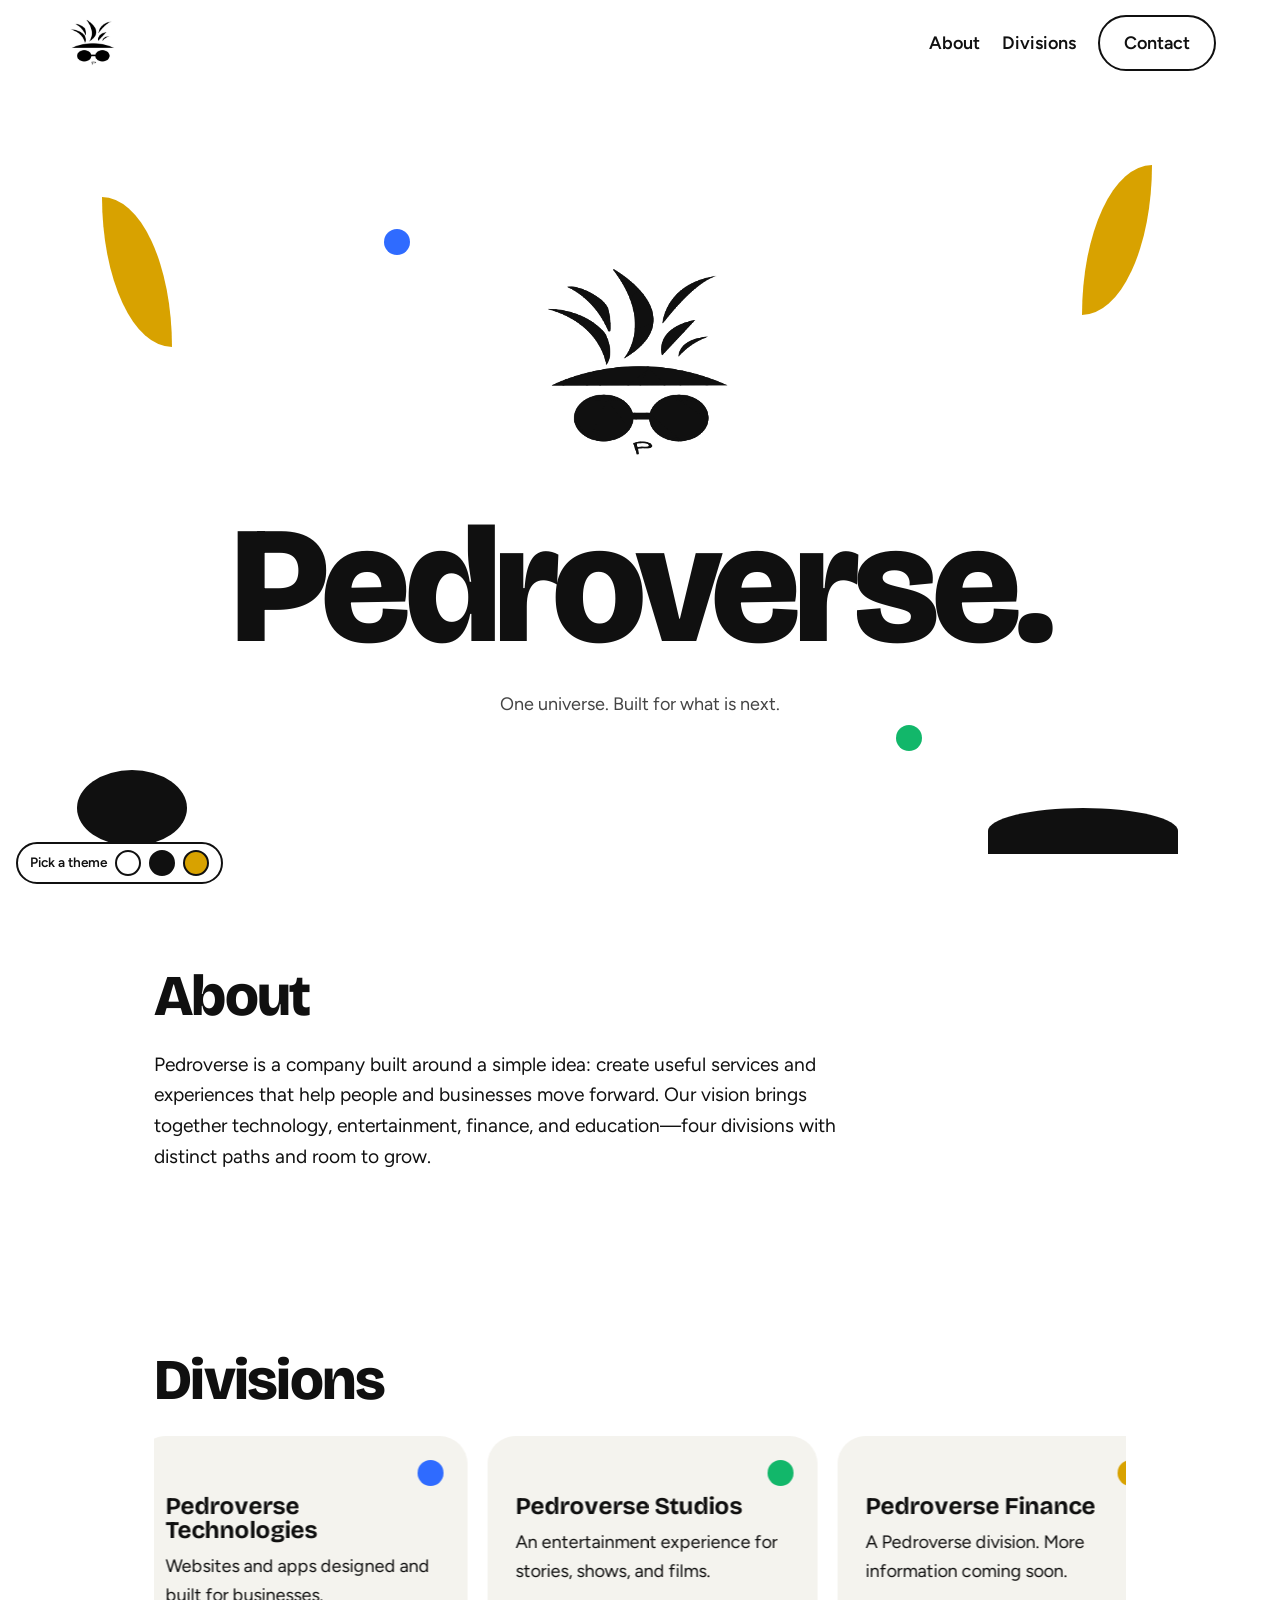
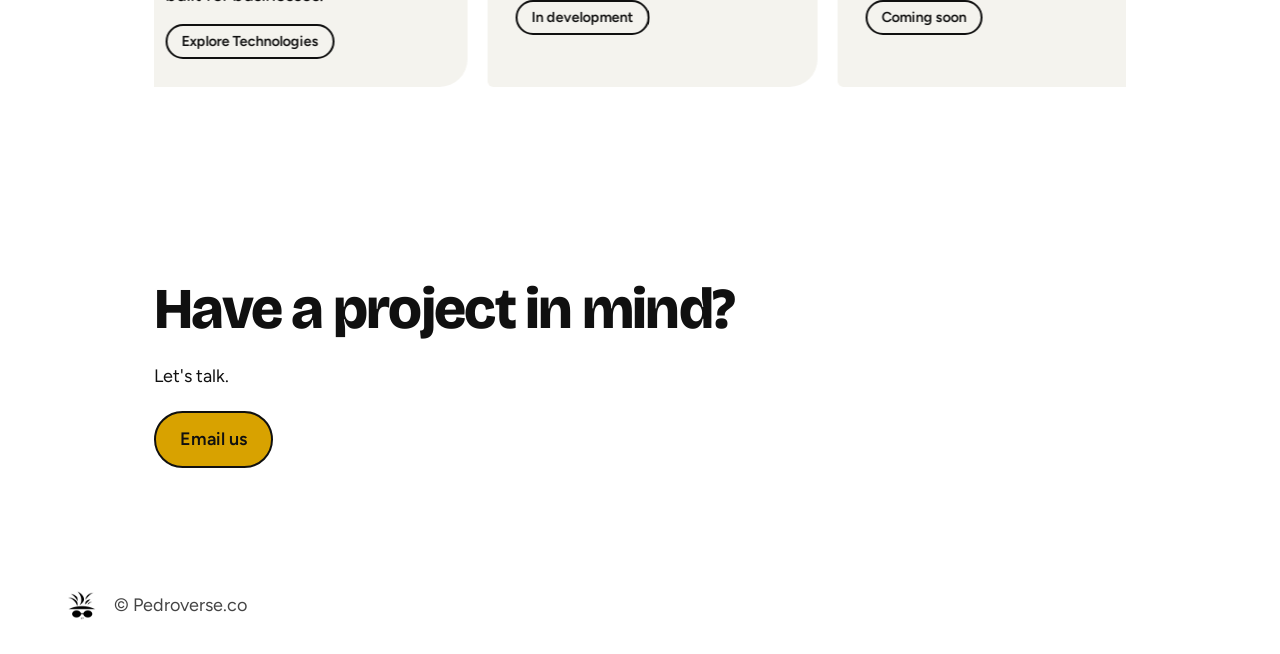
==== commit cfc353ed: "Update Pedroverse divisions and logo animation" ====
--- a/index.html
+++ b/index.html
@@ -15,6 +15,8 @@
 :focus-visible{outline:3px solid var(--blue);outline-offset:3px}
 header{position:sticky;top:0;z-index:5;display:flex;align-items:center;gap:24px;padding:14px 5vw;background:var(--bg)}
 .logo{width:58px;height:58px;border-radius:50%;background:#fff;object-fit:cover}
+header .logo{transition:opacity .35s ease,visibility .35s ease}
+body.is-scrolled header .logo{opacity:0;visibility:hidden}
 nav{margin-left:auto;display:flex;gap:22px;align-items:center}
 nav a{text-decoration:none;font-weight:600}
 .btn{display:inline-block;padding:12px 24px;border-radius:99px;font-weight:600;text-decoration:none;border:2px solid var(--ink);transition:transform .15s}
@@ -33,8 +35,13 @@
 section{padding:90px 5vw;max-width:1100px;margin:auto}
 h2{font-size:clamp(2rem,6vw,3.6rem);font-weight:800;margin-bottom:24px;letter-spacing:-.03em}
 .about p{max-width:60ch;font-size:1.2rem}
-.cards{display:grid;grid-template-columns:repeat(auto-fit,minmax(250px,1fr));gap:20px}
+.division-head{display:flex;align-items:center;justify-content:space-between;gap:20px}
+.division-viewport{overflow:hidden;width:100%;padding:2px 2px 14px;cursor:grab;touch-action:pan-y;user-select:none;-webkit-user-select:none}
+.division-viewport.is-dragging{cursor:grabbing}
+.cards{display:flex;width:max-content;gap:0;will-change:transform}
+.division-group{display:flex;flex:none;gap:20px;padding-right:20px}
 .card{background:var(--soft);border-radius:28px 28px 28px 6px;padding:28px;min-height:230px;position:relative}
+.division-group>.card{flex:0 0 clamp(250px,31vw,330px)}
 .card-link{text-decoration:none;display:block}.card-link:hover{transform:translateY(-3px)}.card h3{font-size:1.5rem;margin:30px 0 10px}
 .tag{display:inline-block;margin-top:14px;padding:4px 14px;border-radius:99px;border:2px solid var(--ink);font-size:.9rem;font-weight:600}
 .card .dot{position:absolute;top:24px;right:24px}
@@ -43,12 +50,18 @@
 footer .logo{width:36px;height:36px}
 .sw{position:fixed;left:16px;bottom:16px;z-index:9;display:flex;gap:8px;align-items:center;background:var(--bg);border:2px solid var(--ink);border-radius:99px;padding:6px 12px;font-size:.85rem;font-weight:600}
 .sw button{width:26px;height:26px;border-radius:50%;border:2px solid var(--ink);cursor:pointer}
+@media(max-width:700px){.division-group>.card{flex-basis:84vw}}
 @media(max-width:640px){nav a:not(.btn){display:none}.sh.hide{display:none}}
 @media(prefers-reduced-motion:reduce){.sh{animation:none}html{scroll-behavior:auto}}
 
-.shatter{position:relative;z-index:2;width:min(52vw,240px);aspect-ratio:1;margin:0 auto 18px;}
-[data-t="dark"] .shatter{filter:invert(1)}
-.shard{position:absolute;inset:0;background:var(--logo) center/100% 100% no-repeat;will-change:transform,opacity}
+.shatter{position:relative;z-index:2;width:min(52vw,240px);aspect-ratio:1;margin:0 auto 18px;isolation:isolate}
+.shatter-layer{position:absolute;inset:0;opacity:0;transition:opacity 2s cubic-bezier(.4,0,.2,1);pointer-events:none}
+.shatter-layer.is-active{opacity:1}
+.shatter-underlay,.shard{position:absolute;inset:0;background:var(--ink);-webkit-mask:var(--logo) center/100% 100% no-repeat;mask:var(--logo) center/100% 100% no-repeat}
+.shatter-underlay{pointer-events:none}
+.shard{will-change:transform,opacity;transition:background-color .3s ease}
+.shatter-layer-color .shatter-underlay,.shatter-layer-color .shard{background:var(--logo) center/100% 100% no-repeat;-webkit-mask:none;mask:none}
+@media(prefers-reduced-motion:reduce){.shatter-layer,.shard{transition:none}}
 .hero{overflow:visible}
 </style></head>
 <body data-t="classic">
@@ -70,13 +83,15 @@
 
 </div>
 <section id="about" class="about"><h2>About</h2>
-<p>Pedroverse is a company built around a simple idea: create useful services and experiences that help people and businesses move forward. Our vision brings together technology, entertainment, and finance—three divisions with distinct paths and room to grow.</p></section>
-<section id="divisions"><h2>Divisions</h2>
-<div class="cards">
+<p>Pedroverse is a company built around a simple idea: create useful services and experiences that help people and businesses move forward. Our vision brings together technology, entertainment, finance, and education—four divisions with distinct paths and room to grow.</p></section>
+<section id="divisions"><div class="division-head"><h2>Divisions</h2></div>
+<div class="division-viewport" role="region" aria-label="Pedroverse divisions">
+<div class="cards"><div class="division-group">
 <a class="card card-link" href="technologies/"><span class="dot" style="background:var(--blue)"></span><h3>Pedroverse Technologies</h3><p>Websites and apps designed and built for businesses.</p><span class="tag">Explore Technologies</span></a>
 <div class="card"><span class="dot" style="background:var(--green)"></span><h3>Pedroverse Studios</h3><p>An entertainment experience for stories, shows, and films.</p><span class="tag">In development</span></div>
 <div class="card"><span class="dot" style="background:var(--gold)"></span><h3>Pedroverse Finance</h3><p>A Pedroverse division. More information coming soon.</p><span class="tag">Coming soon</span></div>
-</div></section>
+<div class="card"><span class="dot" style="background:var(--blue)"></span><h3>Pedroverse Academy</h3><p>Learning programs and resources for developing practical skills.</p><span class="tag">Coming soon</span></div>
+</div></div></div></section>
 <section id="contact" class="contact"><h2>Have a project in mind?</h2>
 <p>Let's talk.</p>
 <div class="row"><a class="btn fill" href="mailto:pedroversewc@gmail.com">Email us</a></div></section>
@@ -91,29 +106,44 @@
 function set(t){b.dataset.t=t;try{localStorage.setItem('pv-theme',t)}catch(e){}}
 try{const s=localStorage.getItem('pv-theme');if(s)b.dataset.t=s}catch(e){}
 document.querySelectorAll('[data-s]').forEach(x=>x.onclick=()=>set(x.dataset.s));
+const divisionViewport=document.querySelector('.division-viewport'),divisionTrack=divisionViewport.querySelector('.cards'),divisionGroup=divisionTrack.querySelector('.division-group');
+const divisionCopy=divisionGroup.cloneNode(true);divisionCopy.classList.add('division-group-copy');divisionCopy.setAttribute('aria-hidden','true');divisionCopy.querySelectorAll('a,button,[tabindex]').forEach(link=>link.tabIndex=-1);divisionTrack.appendChild(divisionCopy);
+let pointerPause=false,focusPause=false,dragPause=false,divisionsVisible=false,marqueeOffset=0,dragStartX=0,dragStartOffset=0,dragMoved=false,activePointer=null,lastFrame=0,suppressDivisionClick=false;
+const reducedMotion=matchMedia('(prefers-reduced-motion:reduce)').matches;
+function wrapOffset(value){const cycle=divisionGroup.offsetWidth||1;return((value%cycle)+cycle)%cycle}
+function updateDivisionMotion(){divisionViewport.classList.toggle('is-dragging',dragPause);}
+function drawDivisionTrack(time){const elapsed=lastFrame?Math.min(time-lastFrame,48):0;lastFrame=time;if(!reducedMotion&&!pointerPause&&!focusPause&&!dragPause&&divisionsVisible&&!document.hidden)marqueeOffset=wrapOffset(marqueeOffset+elapsed*0.045);divisionTrack.style.transform='translate3d('+(-marqueeOffset)+'px,0,0)';requestAnimationFrame(drawDivisionTrack)}
+divisionViewport.addEventListener('pointerdown',event=>{if(event.button!==undefined&&event.button!==0)return;activePointer=event.pointerId;dragStartX=event.clientX;dragStartOffset=marqueeOffset;dragMoved=false;dragPause=true;updateDivisionMotion()});
+window.addEventListener('pointermove',event=>{if(activePointer!==event.pointerId)return;const dx=event.clientX-dragStartX;if(Math.abs(dx)>5)dragMoved=true;if(dragMoved){marqueeOffset=wrapOffset(dragStartOffset-dx);divisionTrack.style.transform='translate3d('+(-marqueeOffset)+'px,0,0)';event.preventDefault()}},{passive:false});
+function finishDivisionDrag(event){if(activePointer!==event.pointerId)return;activePointer=null;dragPause=false;updateDivisionMotion();if(dragMoved){suppressDivisionClick=true;setTimeout(()=>{suppressDivisionClick=false},350)}}
+window.addEventListener('pointerup',finishDivisionDrag);window.addEventListener('pointercancel',finishDivisionDrag);
+divisionViewport.addEventListener('click',event=>{if(suppressDivisionClick){event.preventDefault();event.stopPropagation();suppressDivisionClick=false}},true);
+divisionViewport.addEventListener('mouseenter',()=>{pointerPause=true;updateDivisionMotion()});divisionViewport.addEventListener('mouseleave',()=>{pointerPause=false;updateDivisionMotion()});
+divisionViewport.addEventListener('focusin',()=>{focusPause=true;updateDivisionMotion()});divisionViewport.addEventListener('focusout',event=>{if(!divisionViewport.contains(event.relatedTarget)){focusPause=false;updateDivisionMotion()}});
+if('IntersectionObserver'in window)new IntersectionObserver(entries=>{divisionsVisible=entries[0].isIntersecting;updateDivisionMotion()}).observe(divisionViewport);else divisionsVisible=true;
+document.addEventListener('visibilitychange',updateDivisionMotion);updateDivisionMotion();requestAnimationFrame(drawDivisionTrack);
 
 const logoVersions=[
-  {name:'Pedroverse',src:'assets/logos/pedroverse-original.png'},
-  {name:'PedroCryto 01',src:'assets/logos/pedrocryto-01.png'},
-  {name:'PedroCryto 02',src:'assets/logos/pedrocryto-02.png'},
-  {name:'PedroCryto 0Z',src:'assets/logos/pedrocryto-0z.png'},
-  {name:'PedroCryto 03',src:'assets/logos/pedrocryto-03.png'}
+  {name:'CryToPedro NFT 02',src:'assets/logos/cry-to-pedro-nft-02-clean.png'},
+  {name:'CryToPedro NFT 03',src:'assets/logos/cry-to-pedro-nft-03-clean.png?v=3',color:true},
+  {name:'PedroCryto 0Z',src:'assets/logos/pedrocryto-0z-clean.png'}
 ];
-const box=document.getElementById('sh');let logoIndex=0;
-function setHeroLogo(index){logoIndex=index;box.style.setProperty('--logo','url("'+logoVersions[index].src+'")');box.setAttribute('aria-label',logoVersions[index].name+' logo');}
-setHeroLogo(0);
+const box=document.getElementById('sh');let logoIndex=0,activeLayer=null;const layers=[];
 (function(){
 const N=6;let seed=7;
 const rnd=()=>(seed=(seed*16807)%2147483647)/2147483647;
 const V=[];for(let r=0;r<=N;r++){V[r]=[];for(let c=0;c<=N;c++){const edge=r===0||c===0||r===N||c===N;V[r][c]=[c/N*100+(edge?0:(rnd()-.5)*9),r/N*100+(edge?0:(rnd()-.5)*9)]}}
-const pieces=[];
-function triangle(points){const d=document.createElement('div');d.className='shard';const gx=(points[0][0]+points[1][0]+points[2][0])/3,gy=(points[0][1]+points[1][1]+points[2][1])/3;points=points.map(q=>[gx+(q[0]-gx)*1.06,gy+(q[1]-gy)*1.06]);d.style.clipPath='polygon('+points.map(q=>q[0].toFixed(1)+'% '+q[1].toFixed(1)+'%').join(',')+')';const cx=(points[0][0]+points[1][0]+points[2][0])/3,cy=(points[0][1]+points[1][1]+points[2][1])/3;d.style.transformOrigin=cx+'% '+cy+'%';const a=Math.atan2(cy-50,cx-50)+(rnd()-.5)*.8;pieces.push({d,dx:Math.cos(a),dy:Math.sin(a),k:.7+rnd()*1.1,rot:(rnd()-.5)*540,fall:80+rnd()*220});box.appendChild(d)}
+const patterns=[];
+function triangle(points){const gx=(points[0][0]+points[1][0]+points[2][0])/3,gy=(points[0][1]+points[1][1]+points[2][1])/3;points=points.map(q=>[gx+(q[0]-gx)*1.06,gy+(q[1]-gy)*1.06]);const cx=(points[0][0]+points[1][0]+points[2][0])/3,cy=(points[0][1]+points[1][1]+points[2][1])/3,a=Math.atan2(cy-50,cx-50)+(rnd()-.5)*.8;patterns.push({clip:'polygon('+points.map(q=>q[0].toFixed(1)+'% '+q[1].toFixed(1)+'%').join(',')+')',origin:cx+'% '+cy+'%',dx:Math.cos(a),dy:Math.sin(a),k:.7+rnd()*1.1,rot:(rnd()-.5)*360,fall:50+rnd()*150})}
 for(let r=0;r<N;r++)for(let c=0;c<N;c++){const a=V[r][c],b=V[r][c+1],e=V[r+1][c],f=V[r+1][c+1];if(rnd()>.5){triangle([a,b,f]);triangle([a,f,e])}else{triangle([a,b,e]);triangle([b,f,e])}}
+function makeLayer(index){const layer=document.createElement('div');layer.className='shatter-layer'+(logoVersions[index].color?' shatter-layer-color':'');layer.setAttribute('aria-hidden','true');layer.style.setProperty('--logo','url("'+logoVersions[index].src+'")');const underlay=document.createElement('div');underlay.className='shatter-underlay';layer.appendChild(underlay);const pieces=patterns.map(p=>{const d=document.createElement('div');d.className='shard';d.style.clipPath=p.clip;d.style.transformOrigin=p.origin;layer.appendChild(d);return{d,...p}});return{index,el:layer,underlay,pieces}}
 const calm=matchMedia('(prefers-reduced-motion:reduce)').matches;let pending=false;
-function draw(){pending=false;const progress=calm?0:Math.min(1,Math.max(0,scrollY/(innerHeight*.5))),width=box.offsetWidth;pieces.forEach(o=>{const m=progress*width*1.3*o.k;o.d.style.transform='translate('+(o.dx*m).toFixed(1)+'px,'+(o.dy*m+o.fall*progress*progress).toFixed(1)+'px) rotate('+(o.rot*progress).toFixed(1)+'deg)';o.d.style.opacity=Math.max(0,1-Math.max(0,progress-.55)/.45)})}
-addEventListener('scroll',()=>{if(!pending){pending=true;requestAnimationFrame(draw)}},{passive:true});addEventListener('resize',draw);draw();
+function draw(){pending=false;const raw=calm?0:Math.min(1,Math.max(0,scrollY/(innerHeight*.22))),progress=raw*raw*(3-2*raw),width=box.offsetWidth;layers.forEach(layer=>{layer.underlay.style.opacity=Math.max(0,1-progress*10);layer.pieces.forEach(o=>{const m=progress*width*1.08*o.k;o.d.style.transform='translate('+(o.dx*m).toFixed(1)+'px,'+(o.dy*m+o.fall*progress*progress).toFixed(1)+'px) rotate('+(o.rot*progress).toFixed(1)+'deg)';o.d.style.opacity=Math.max(0,1-Math.max(0,progress-.4)/.2)})})}
+function setHeroLogo(index,initial=false){logoIndex=index;box.setAttribute('aria-label',logoVersions[index].name+' logo');const next=makeLayer(index),previous=activeLayer;activeLayer=next;layers.push(next);box.appendChild(next.el);draw();if(initial){next.el.style.transition='none';next.el.classList.add('is-active');return}requestAnimationFrame(()=>{next.el.classList.add('is-active');if(previous)previous.el.classList.remove('is-active')});if(previous)setTimeout(()=>{previous.el.remove();const i=layers.indexOf(previous);if(i>=0)layers.splice(i,1)},2050)}
+setHeroLogo(0,true);
+addEventListener('scroll',()=>{document.body.classList.toggle('is-scrolled',scrollY>24);if(!pending){pending=true;requestAnimationFrame(draw)}},{passive:true});addEventListener('resize',draw);document.body.classList.toggle('is-scrolled',scrollY>24);draw();
+window.setInterval(()=>{setHeroLogo((logoIndex+1)%logoVersions.length)},4000);
 })();
-window.setInterval(()=>{if(document.hidden)return;setHeroLogo((logoIndex+1)%logoVersions.length)},5000);
 </script>
 </body></html>
 
